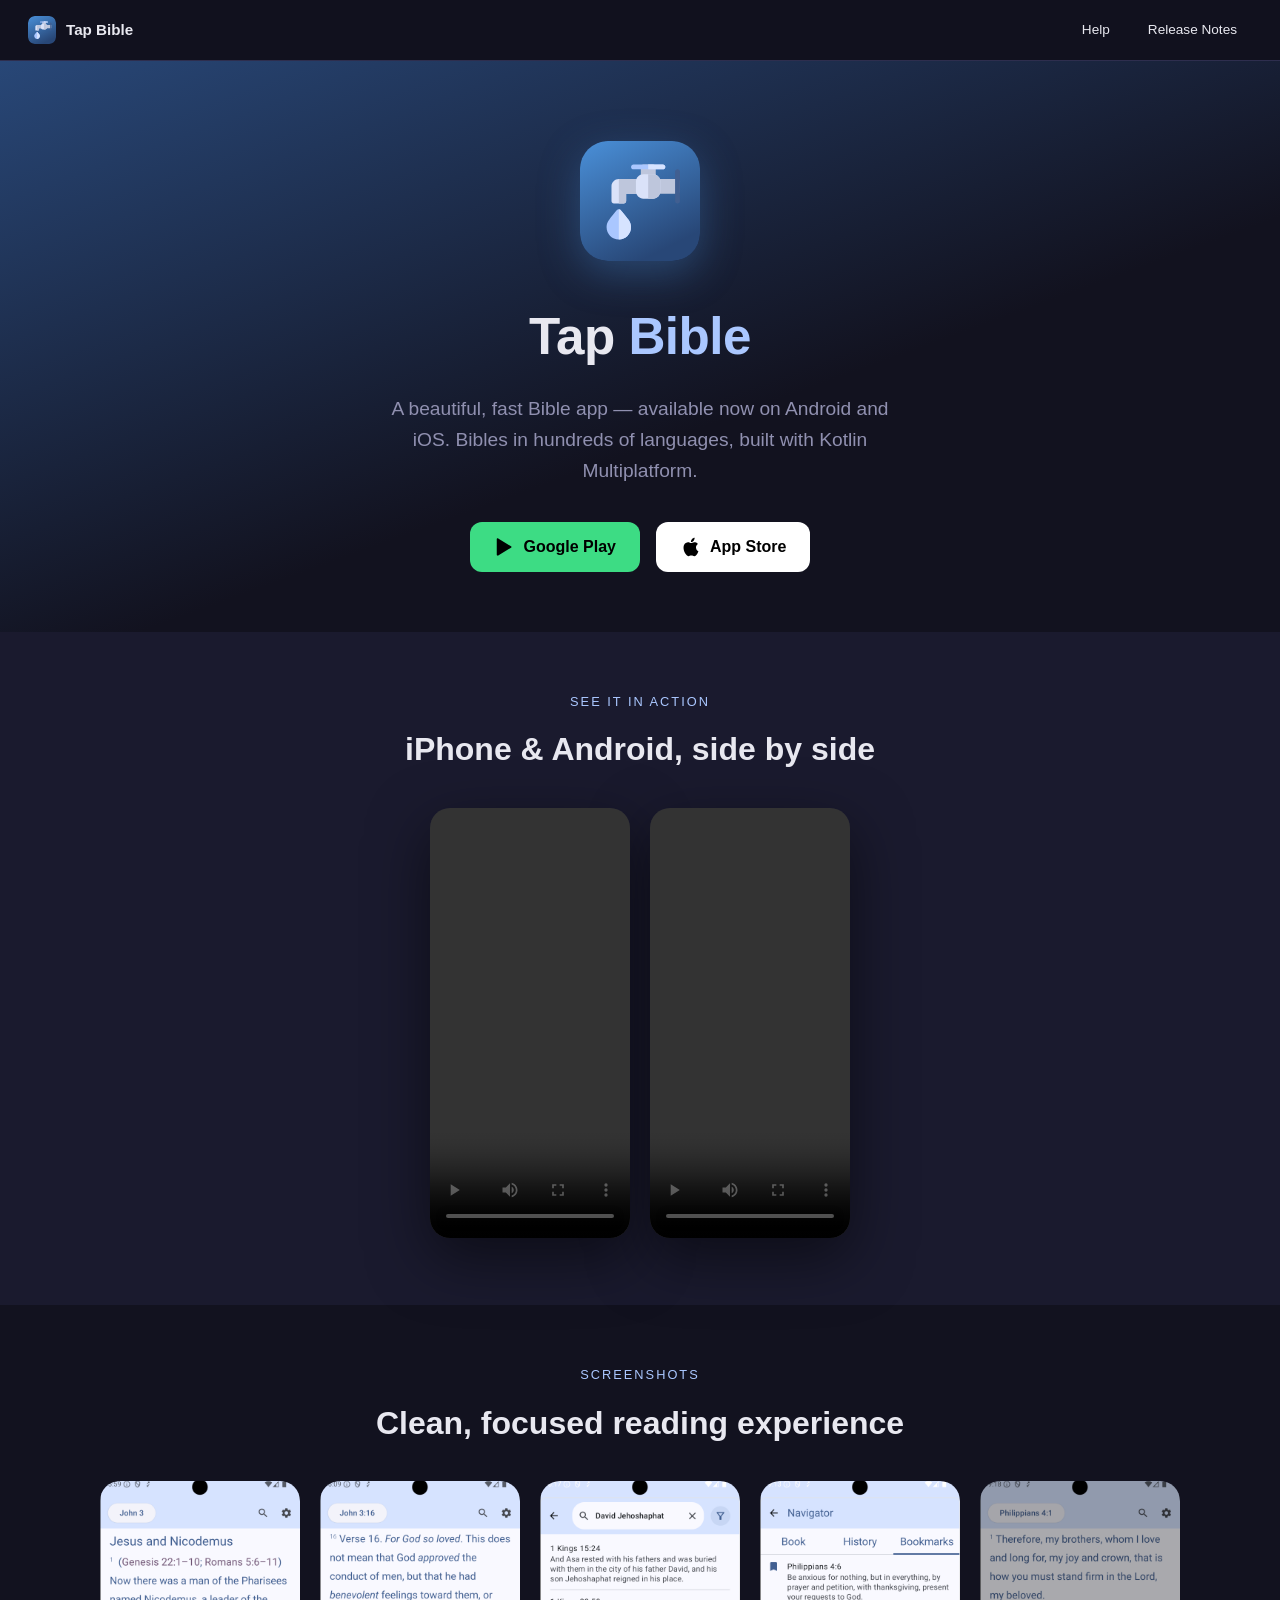
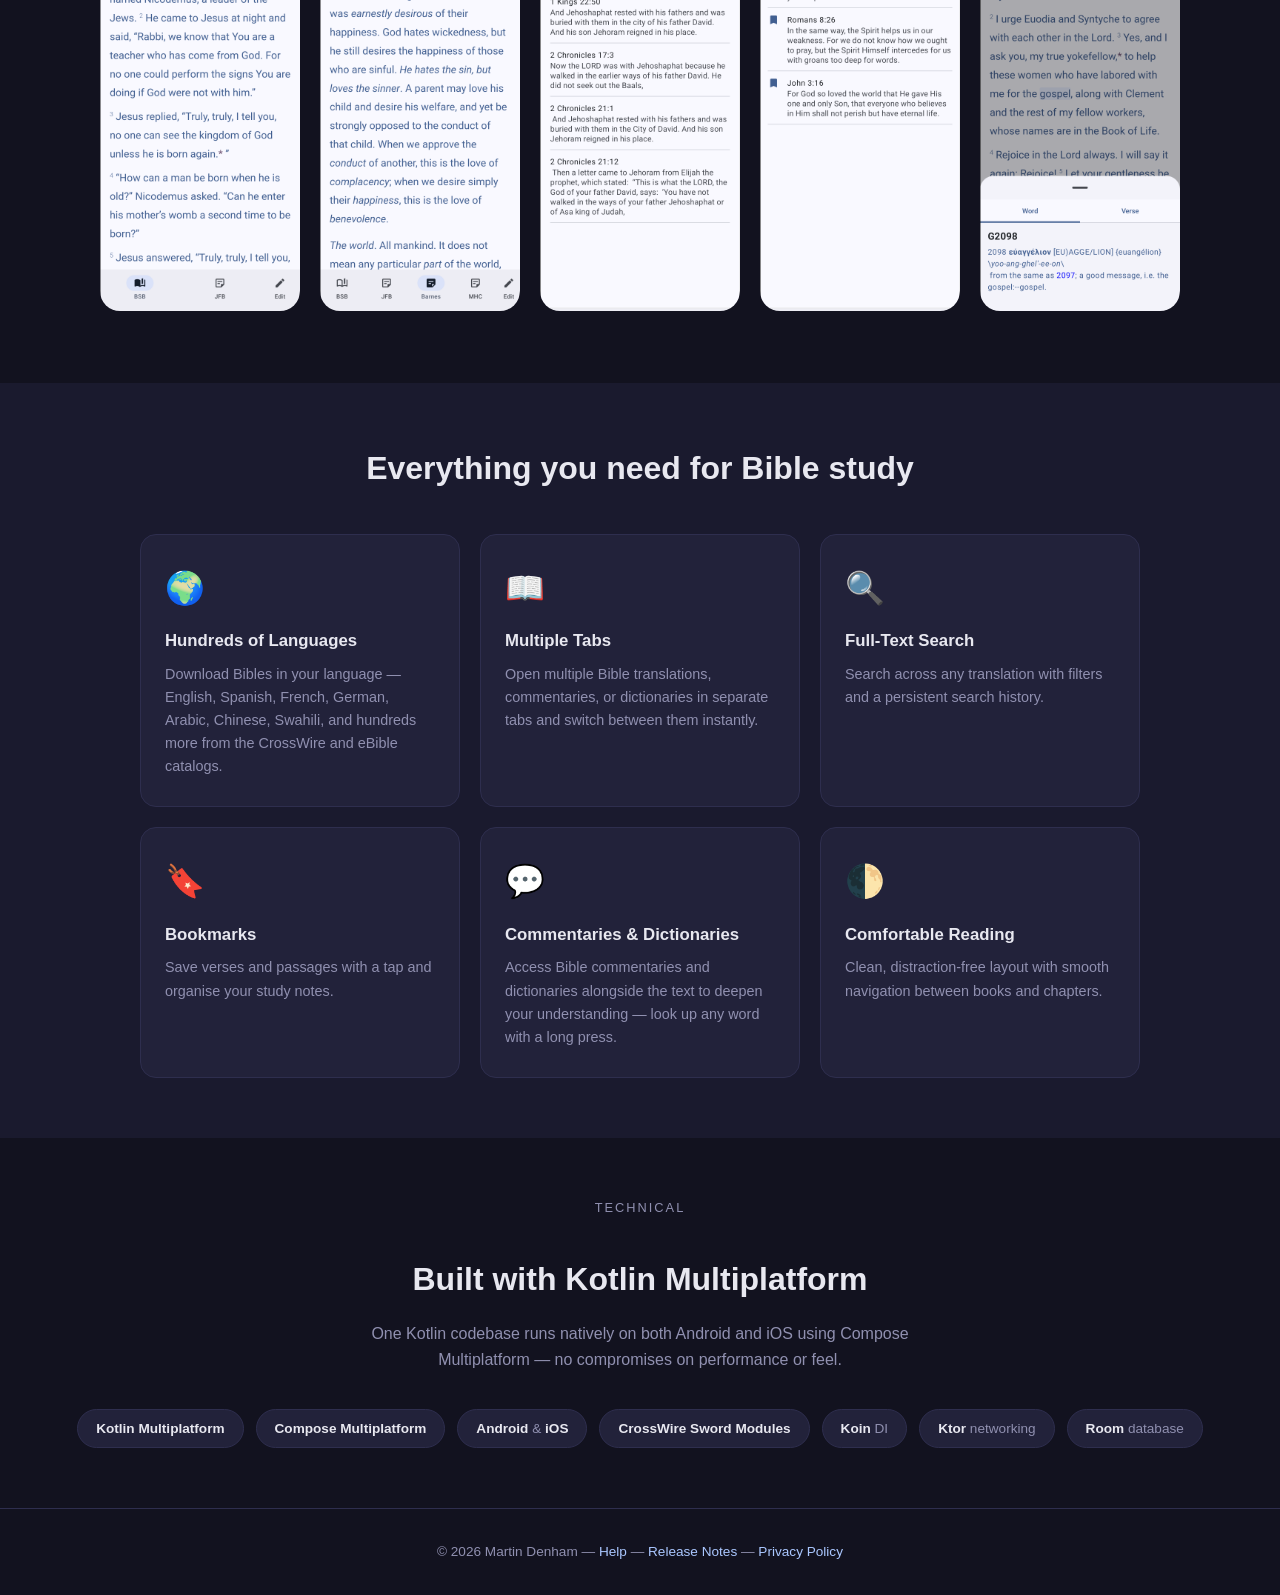
==== index.html @ 3a6f5606 "Document v0.6.0 dictionary support in index and Help Co-Authored-By: Claude Opus 4.8 (1M context) <n" ====
<!DOCTYPE html>
<html lang="en">
<head>
  <meta charset="UTF-8" />
  <meta name="viewport" content="width=device-width, initial-scale=1.0" />
  <title>Tap Bible — Bible App for Android & iOS</title>
  <link rel="icon" href="app-icon.svg" type="image/svg+xml" />
  <style>
    *, *::before, *::after { box-sizing: border-box; margin: 0; padding: 0; }

    :root {
      --blue:   #AAC7FF;
      --dark:   #1a1a2e;
      --darker: #12121f;
      --card:   #22223a;
      --text:   #e8e8f0;
      --muted:  #9090b0;
      --radius: 16px;
    }

    body {
      font-family: -apple-system, BlinkMacSystemFont, "Segoe UI", Roboto, sans-serif;
      background: var(--darker);
      color: var(--text);
      line-height: 1.6;
    }

    /* ── COMING SOON BANNER ── */
    .coming-soon-banner {
      background: rgba(170, 199, 255, 0.1);
      border: 1px solid rgba(170, 199, 255, 0.3);
      border-radius: 12px;
      padding: 12px 20px;
      display: inline-block;
      margin-bottom: 32px;
      font-size: 0.9rem;
      color: var(--blue);
    }

    /* ── HERO ── */
    .hero {
      background: linear-gradient(160deg, #284777 0%, var(--darker) 60%);
      text-align: center;
      padding: 80px 24px 60px;
    }

    .hero img.app-icon {
      width: 120px;
      height: 120px;
      border-radius: 28px;
      box-shadow: 0 12px 40px rgba(74,144,217,0.35);
      margin-bottom: 28px;
    }

    .hero h1 {
      font-size: clamp(2rem, 5vw, 3.2rem);
      font-weight: 700;
      letter-spacing: -0.5px;
      margin-bottom: 16px;
    }

    .hero h1 span { color: var(--blue); }

    .hero p.tagline {
      font-size: 1.2rem;
      color: var(--muted);
      max-width: 520px;
      margin: 0 auto 36px;
    }

    .badges {
      display: flex;
      gap: 16px;
      justify-content: center;
      flex-wrap: wrap;
    }

    .badge {
      display: inline-flex;
      align-items: center;
      gap: 8px;
      padding: 12px 24px;
      border-radius: 12px;
      font-size: 1rem;
      font-weight: 600;
      text-decoration: none;
      transition: opacity 0.2s;
    }
    .badge:hover { opacity: 0.85; }
    .badge-android { background: #3ddc84; color: #000; }
    .badge-ios     { background: #fff;    color: #000; }
    .badge-github  { background: var(--card); color: var(--text); border: 1px solid #444; }

    .badge svg { width: 22px; height: 22px; flex-shrink: 0; }

    /* ── NAV ── */
    .site-nav {
      display: flex;
      align-items: center;
      justify-content: space-between;
      padding: 12px 28px;
      background: rgba(18, 18, 31, 0.9);
      backdrop-filter: blur(8px);
      position: sticky;
      top: 0;
      z-index: 10;
      border-bottom: 1px solid #2e2e4e;
    }

    .site-nav .nav-brand {
      display: flex;
      align-items: center;
      gap: 10px;
      text-decoration: none;
      color: var(--text);
      font-weight: 600;
      font-size: 0.95rem;
    }

    .site-nav .nav-brand img {
      width: 28px;
      height: 28px;
      border-radius: 7px;
    }

    .site-nav .nav-links {
      display: flex;
      gap: 8px;
    }

    .site-nav .nav-links a {
      font-size: 0.85rem;
      color: var(--text);
      text-decoration: none;
      padding: 6px 14px;
      border-radius: 8px;
      border: 1px solid transparent;
      transition: color 0.15s, border-color 0.15s;
    }

    .site-nav .nav-links a:hover {
      color: var(--blue);
      border-color: rgba(170, 199, 255, 0.3);
    }

    /* ── DEMO VIDEO ── */
    .demo-section {
      padding: 60px 24px;
      text-align: center;
      background: var(--dark);
    }

    .section-label {
      font-size: 0.8rem;
      letter-spacing: 2px;
      text-transform: uppercase;
      color: var(--blue);
      margin-bottom: 12px;
    }

    .demo-section h2 {
      font-size: clamp(1.5rem, 3vw, 2rem);
      margin-bottom: 32px;
    }

    .videos-row {
      display: inline-flex;
      gap: 20px;
    }

    .video-wrapper {
      width: 200px;
      height: 430px;
      margin: 0 auto;
      border-radius: 20px;
      overflow: hidden;
      box-shadow: 0 20px 60px rgba(0,0,0,0.5);
    }

    .video-wrapper video {
      width: 100%;
      height: 100%;
      display: block;
      object-fit: cover;
    }

    /* ── SCREENSHOTS ── */
    .screenshots-section {
      padding: 60px 24px;
      text-align: center;
    }

    .screenshots-section h2 {
      font-size: clamp(1.5rem, 3vw, 2rem);
      margin-bottom: 32px;
    }

    .screenshots-grid {
      display: flex;
      gap: 20px;
      justify-content: center;
      flex-wrap: nowrap;
      overflow-x: auto;
      padding-bottom: 12px;
      max-width: 1100px;
      margin: 0 auto;
    }

    .screenshot-placeholder {
      width: 200px;
      height: 430px;
      background: var(--card);
      border-radius: 20px;
      border: 2px dashed #444;
      display: flex;
      flex-direction: column;
      align-items: center;
      justify-content: center;
      gap: 10px;
      color: var(--muted);
      font-size: 0.85rem;
      padding: 16px;
      text-align: center;
    }

    .screenshots-grid img {
      width: 200px;
      height: 430px;
      object-fit: cover;
      border-radius: 20px;
    }

    .screenshot-placeholder svg {
      width: 36px;
      height: 36px;
      opacity: 0.4;
    }

    /* ── FEATURES ── */
    .features-section {
      padding: 60px 24px;
      background: var(--dark);
    }

    .features-section h2 {
      font-size: clamp(1.5rem, 3vw, 2rem);
      text-align: center;
      margin-bottom: 40px;
    }

    .features-grid {
      display: grid;
      grid-template-columns: repeat(auto-fit, minmax(260px, 1fr));
      gap: 20px;
      max-width: 1000px;
      margin: 0 auto;
    }

    .feature-card {
      background: var(--card);
      border-radius: var(--radius);
      padding: 28px 24px;
      border: 1px solid #2e2e4e;
    }

    .feature-icon {
      font-size: 2rem;
      margin-bottom: 14px;
    }

    .feature-card h3 {
      font-size: 1.05rem;
      margin-bottom: 8px;
    }

    .feature-card p {
      font-size: 0.9rem;
      color: var(--muted);
    }

    /* ── PLATFORM ── */
    .platform-section {
      padding: 60px 24px;
      text-align: center;
    }

    .platform-section h2 {
      font-size: clamp(1.5rem, 3vw, 2rem);
      margin-bottom: 16px;
    }

    .platform-section p {
      color: var(--muted);
      max-width: 560px;
      margin: 0 auto 36px;
    }

    .platform-chips {
      display: flex;
      gap: 12px;
      justify-content: center;
      flex-wrap: wrap;
    }

    .chip {
      background: var(--card);
      border: 1px solid #2e2e4e;
      border-radius: 100px;
      padding: 8px 18px;
      font-size: 0.85rem;
      color: var(--muted);
    }

    .chip strong { color: var(--text); }

    /* ── FOOTER ── */
    footer {
      padding: 32px 24px;
      text-align: center;
      font-size: 0.85rem;
      color: var(--muted);
      border-top: 1px solid #2e2e4e;
    }

    footer a { color: var(--blue); text-decoration: none; }
    footer a:hover { text-decoration: underline; }
  </style>
</head>
<body>

<!-- NAV -->
<nav class="site-nav">
  <a class="nav-brand" href="index.html">
    <img src="app-icon.svg" alt="Tap Bible icon" />
    Tap Bible
  </a>
  <div class="nav-links">
    <a href="help.html">Help</a>
    <a href="release-notes.html">Release Notes</a>
  </div>
</nav>

<!-- HERO -->
<section class="hero">
  <img class="app-icon" src="app-icon.svg" alt="Tap Bible icon" />
  <h1>Tap <span>Bible</span></h1>
  <p class="tagline">A beautiful, fast Bible app — available now on Android and iOS. Bibles in hundreds of languages, built with Kotlin Multiplatform.</p>
  <div class="badges">
    <a class="badge badge-android" href="https://play.google.com/store/apps/details?id=app.tap.bible" target="_blank" rel="noopener">
      <svg viewBox="0 0 24 24" fill="currentColor"><path d="M3 20.5v-17c0-.83.94-1.3 1.6-.8l14 8.5c.6.36.6 1.24 0 1.6l-14 8.5c-.66.5-1.6.03-1.6-.8z"/></svg>
      Google Play
    </a>
    <a class="badge badge-ios" href="https://apps.apple.com/app/tap-bible/id6762223758" target="_blank" rel="noopener">
      <svg viewBox="0 0 24 24" fill="currentColor"><path d="M18.71 19.5c-.83 1.24-1.71 2.45-3.05 2.47-1.34.03-1.77-.79-3.29-.79-1.53 0-2 .77-3.27.82-1.31.05-2.3-1.32-3.14-2.53C4.25 17 2.94 12.45 4.7 9.39c.87-1.52 2.43-2.48 4.12-2.51 1.28-.02 2.5.87 3.29.87.78 0 2.26-1.07 3.8-.91.65.03 2.47.26 3.64 1.98-.09.06-2.17 1.28-2.15 3.81.03 3.02 2.65 4.03 2.68 4.04-.03.07-.42 1.44-1.38 2.83M13 3.5c.73-.83 1.94-1.46 2.94-1.5.13 1.17-.34 2.35-1.04 3.19-.69.85-1.83 1.51-2.95 1.42-.15-1.15.41-2.35 1.05-3.11z"/></svg>
      App Store
    </a>
  </div>
</section>

<!-- DEMO VIDEO -->
<section class="demo-section">
  <p class="section-label">See it in action</p>
  <h2>iPhone & Android, side by side</h2>
  <div class="videos-row">
    <div class="video-wrapper">
      <video controls preload="metadata">
        <source src="videos/iOSVideo.mp4" type="video/mp4" />
      </video>
    </div>
    <div class="video-wrapper">
      <video controls preload="metadata">
        <source src="videos/AndroidVideo.mp4" type="video/mp4" />
      </video>
    </div>
  </div>
</section>

<!-- SCREENSHOTS -->
<section class="screenshots-section">
  <p class="section-label">Screenshots</p>
  <h2>Clean, focused reading experience</h2>
  <div class="screenshots-grid">
    <img src="images/John3.png" alt="Bible reader - Verse-by-verse display" />
    <img src="images/Commentary.png" alt="Commentaries to deepen your understanding" />
    <img src="images/Search.png" alt="Search - Full-text search across translations" />
    <img src="images/Bookmarks.png" alt="Bookmarks - Save &amp; organise favourite verses" />
    <img src="images/Strongs.png" alt="Strong's numbers and verse popup" />
  </div>
</section>

<!-- FEATURES -->
<section class="features-section">
  <h2>Everything you need for Bible study</h2>
  <div class="features-grid">
    <div class="feature-card">
      <div class="feature-icon">🌍</div>
      <h3>Hundreds of Languages</h3>
      <p>Download Bibles in your language — English, Spanish, French, German, Arabic, Chinese, Swahili, and hundreds more from the CrossWire and eBible catalogs.</p>
    </div>
    <div class="feature-card">
      <div class="feature-icon">📖</div>
      <h3>Multiple Tabs</h3>
      <p>Open multiple Bible translations, commentaries, or dictionaries in separate tabs and switch between them instantly.</p>
    </div>
    <div class="feature-card">
      <div class="feature-icon">🔍</div>
      <h3>Full-Text Search</h3>
      <p>Search across any translation with filters and a persistent search history.</p>
    </div>
    <div class="feature-card">
      <div class="feature-icon">🔖</div>
      <h3>Bookmarks</h3>
      <p>Save verses and passages with a tap and organise your study notes.</p>
    </div>
    <div class="feature-card">
      <div class="feature-icon">💬</div>
      <h3>Commentaries &amp; Dictionaries</h3>
      <p>Access Bible commentaries and dictionaries alongside the text to deepen your understanding — look up any word with a long press.</p>
    </div>
    <div class="feature-card">
      <div class="feature-icon">🌓</div>
      <h3>Comfortable Reading</h3>
      <p>Clean, distraction-free layout with smooth navigation between books and chapters.</p>
    </div>
  </div>
</section>

<!-- PLATFORM -->
<section class="platform-section">
  <p class="section-label">Technical</p>
  <h2>Built with Kotlin Multiplatform</h2>
  <p>One Kotlin codebase runs natively on both Android and iOS using Compose Multiplatform — no compromises on performance or feel.</p>
  <div class="platform-chips">
    <div class="chip"><strong>Kotlin Multiplatform</strong></div>
    <div class="chip"><strong>Compose Multiplatform</strong></div>
    <div class="chip"><strong>Android</strong> &amp; <strong>iOS</strong></div>
    <div class="chip"><strong>CrossWire Sword Modules</strong></div>
    <div class="chip"><strong>Koin</strong> DI</div>
    <div class="chip"><strong>Ktor</strong> networking</div>
    <div class="chip"><strong>Room</strong> database</div>
  </div>
</section>

<!-- FOOTER -->
<footer>
  <p>
    &copy; 2026 Martin Denham &mdash;
    <a href="help.html">Help</a> &mdash;
    <a href="release-notes.html">Release Notes</a> &mdash;
    <a href="privacy-policy.html">Privacy Policy</a>
  </p>
</footer>

</body>
</html>
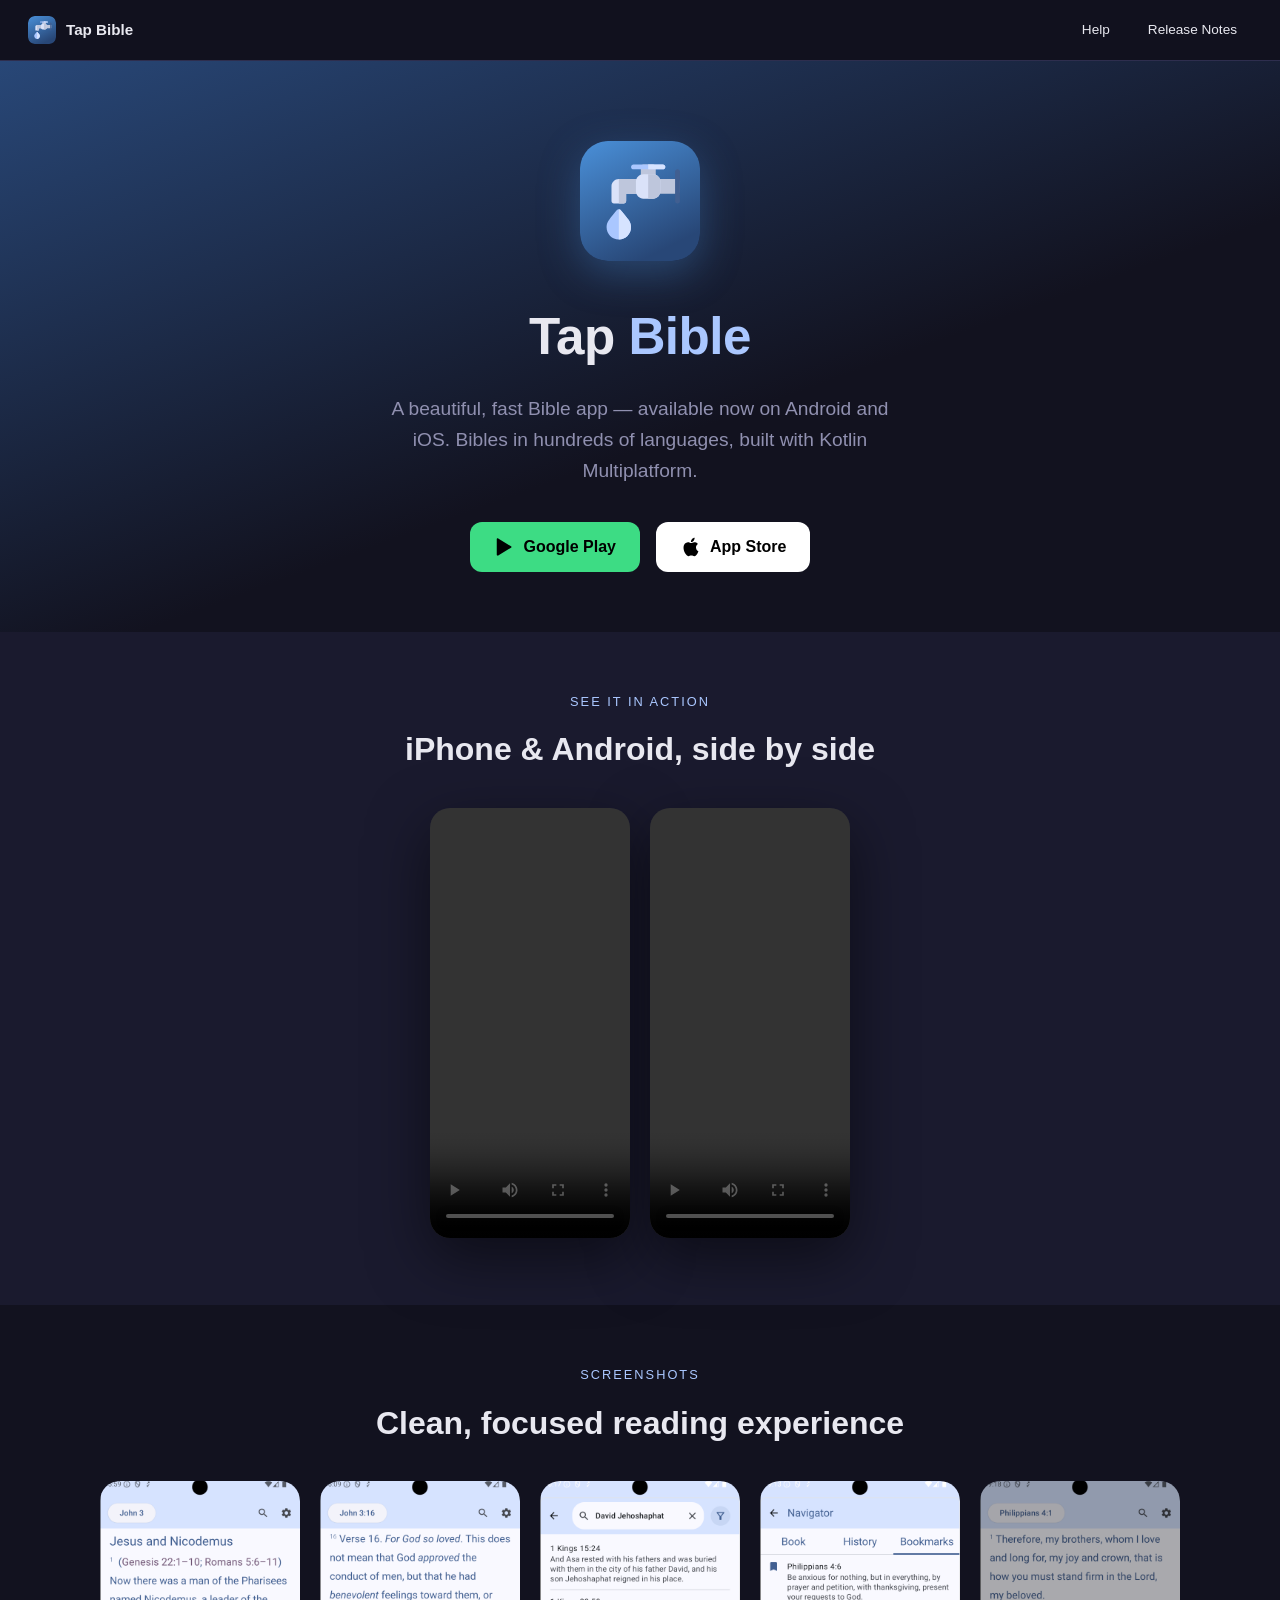
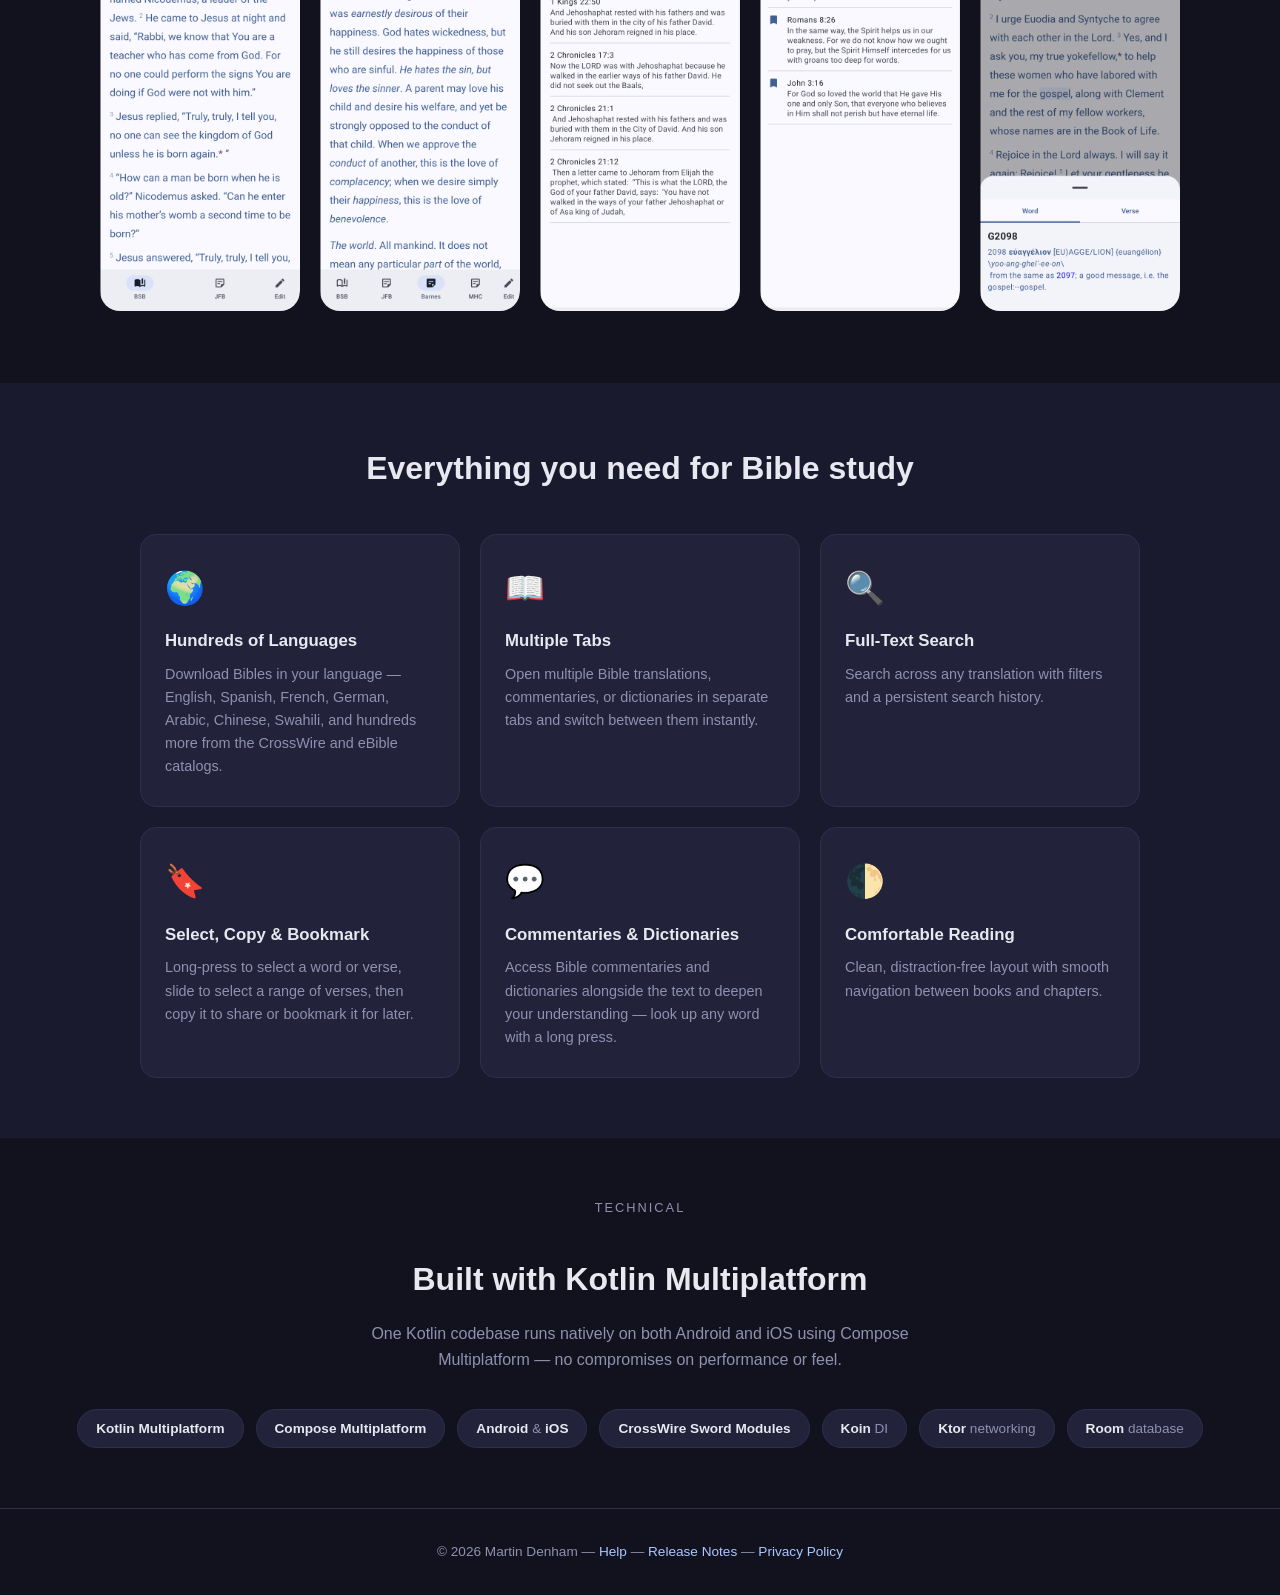
==== commit 6659f59f: "Add v0.7.0 release notes; document multi-verse selection in index and Help Co-Authored-By: Claude Op" ====
--- a/index.html
+++ b/index.html
@@ -409,8 +409,8 @@
     </div>
     <div class="feature-card">
       <div class="feature-icon">🔖</div>
-      <h3>Bookmarks</h3>
-      <p>Save verses and passages with a tap and organise your study notes.</p>
+      <h3>Select, Copy &amp; Bookmark</h3>
+      <p>Long-press to select a word or verse, slide to select a range of verses, then copy it to share or bookmark it for later.</p>
     </div>
     <div class="feature-card">
       <div class="feature-icon">💬</div>
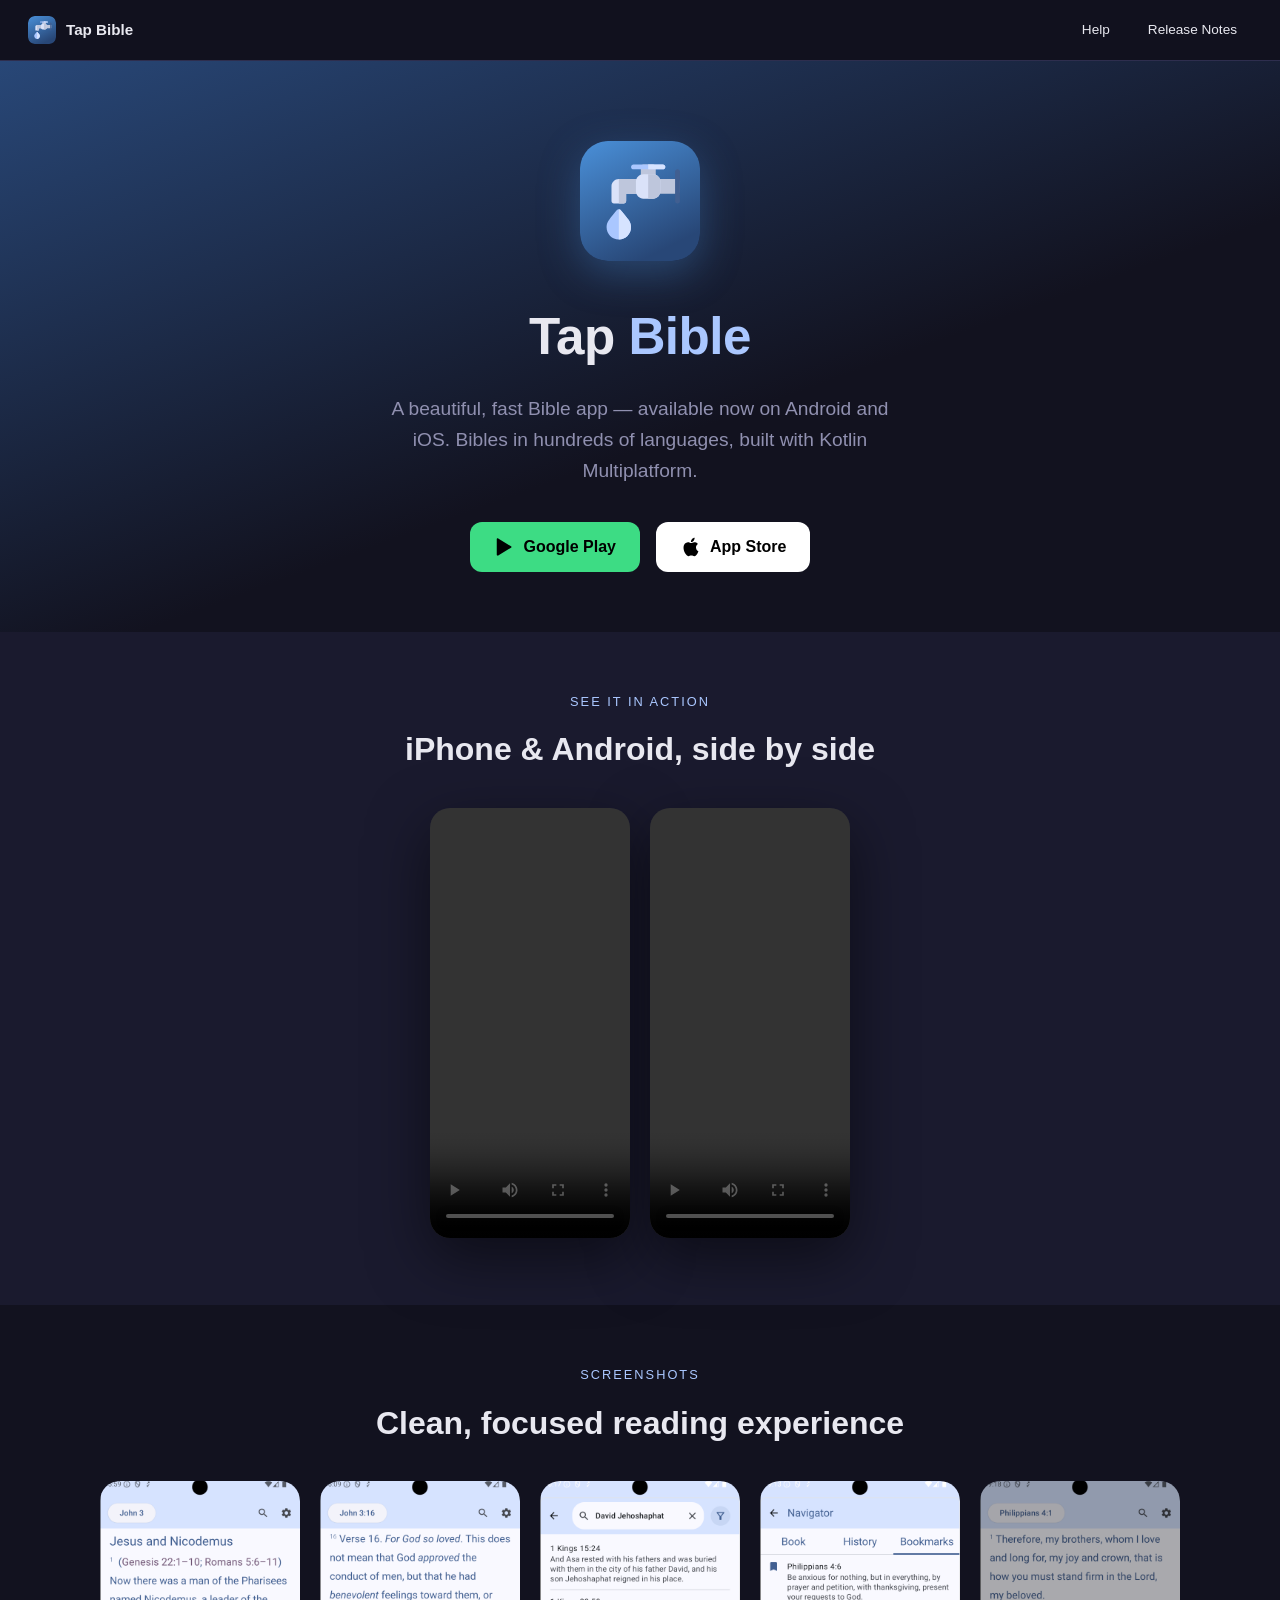
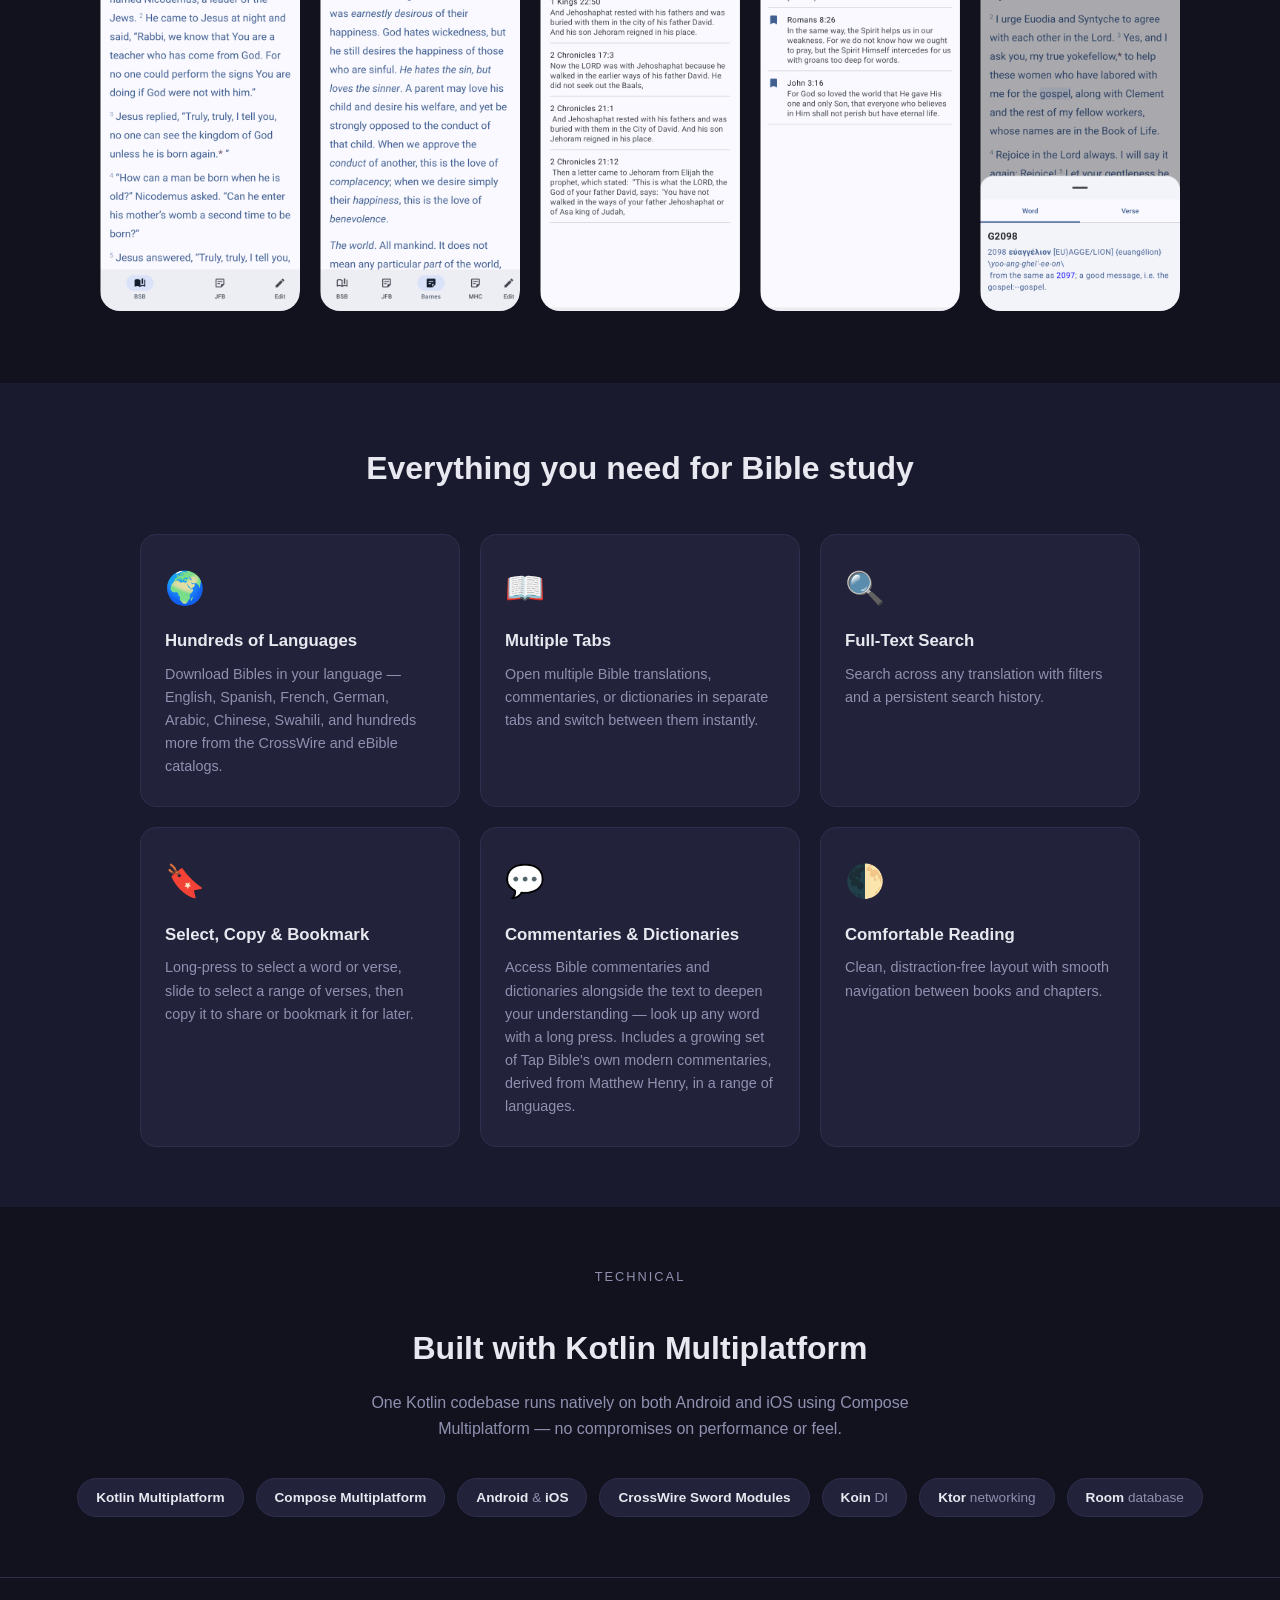
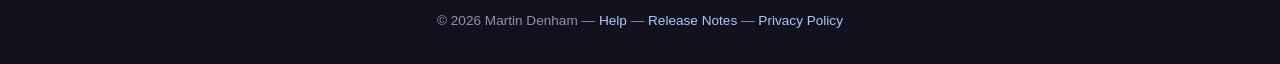
==== commit e0549d04: "Add v0.9.0 release notes; mention Tap Bible commentaries in index and Help Co-Authored-By: Claude Op" ====
--- a/index.html
+++ b/index.html
@@ -415,7 +415,7 @@
     <div class="feature-card">
       <div class="feature-icon">💬</div>
       <h3>Commentaries &amp; Dictionaries</h3>
-      <p>Access Bible commentaries and dictionaries alongside the text to deepen your understanding — look up any word with a long press.</p>
+      <p>Access Bible commentaries and dictionaries alongside the text to deepen your understanding — look up any word with a long press. Includes a growing set of Tap Bible's own modern commentaries, derived from Matthew Henry, in a range of languages.</p>
     </div>
     <div class="feature-card">
       <div class="feature-icon">🌓</div>
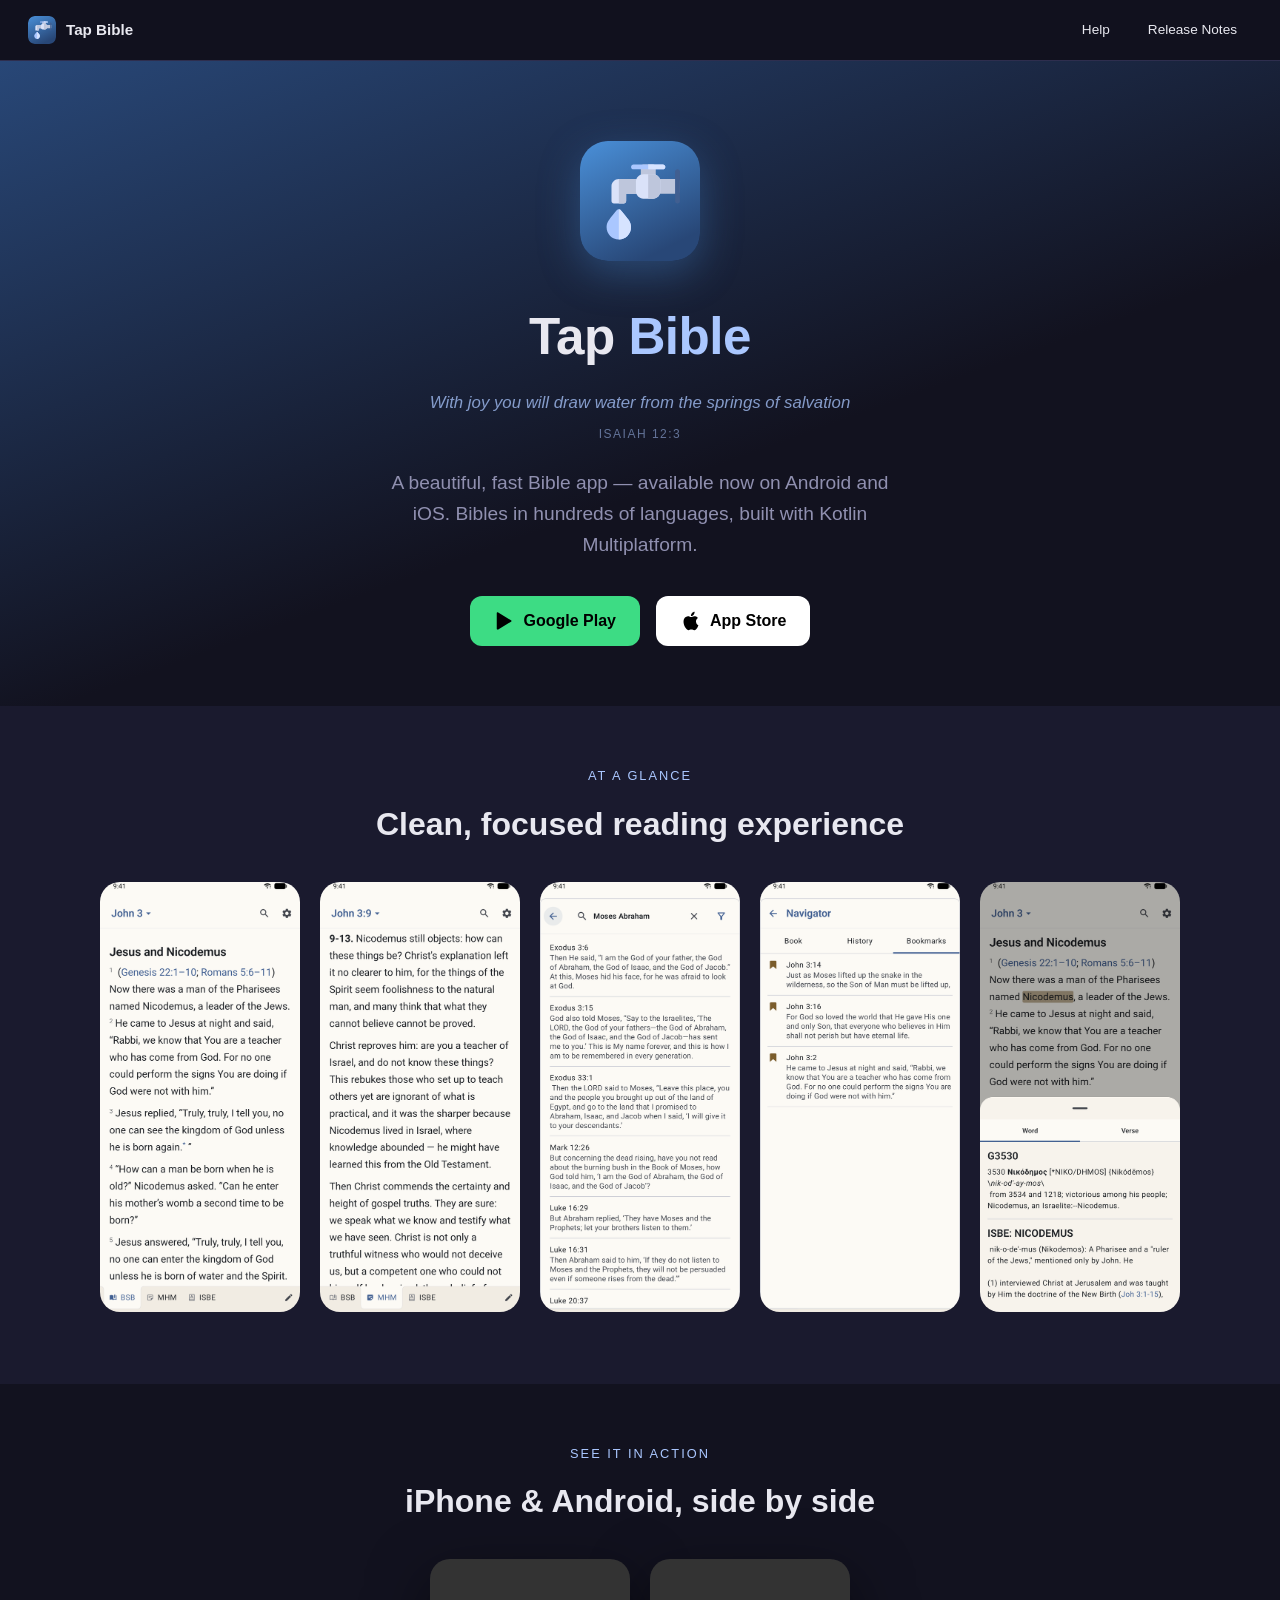
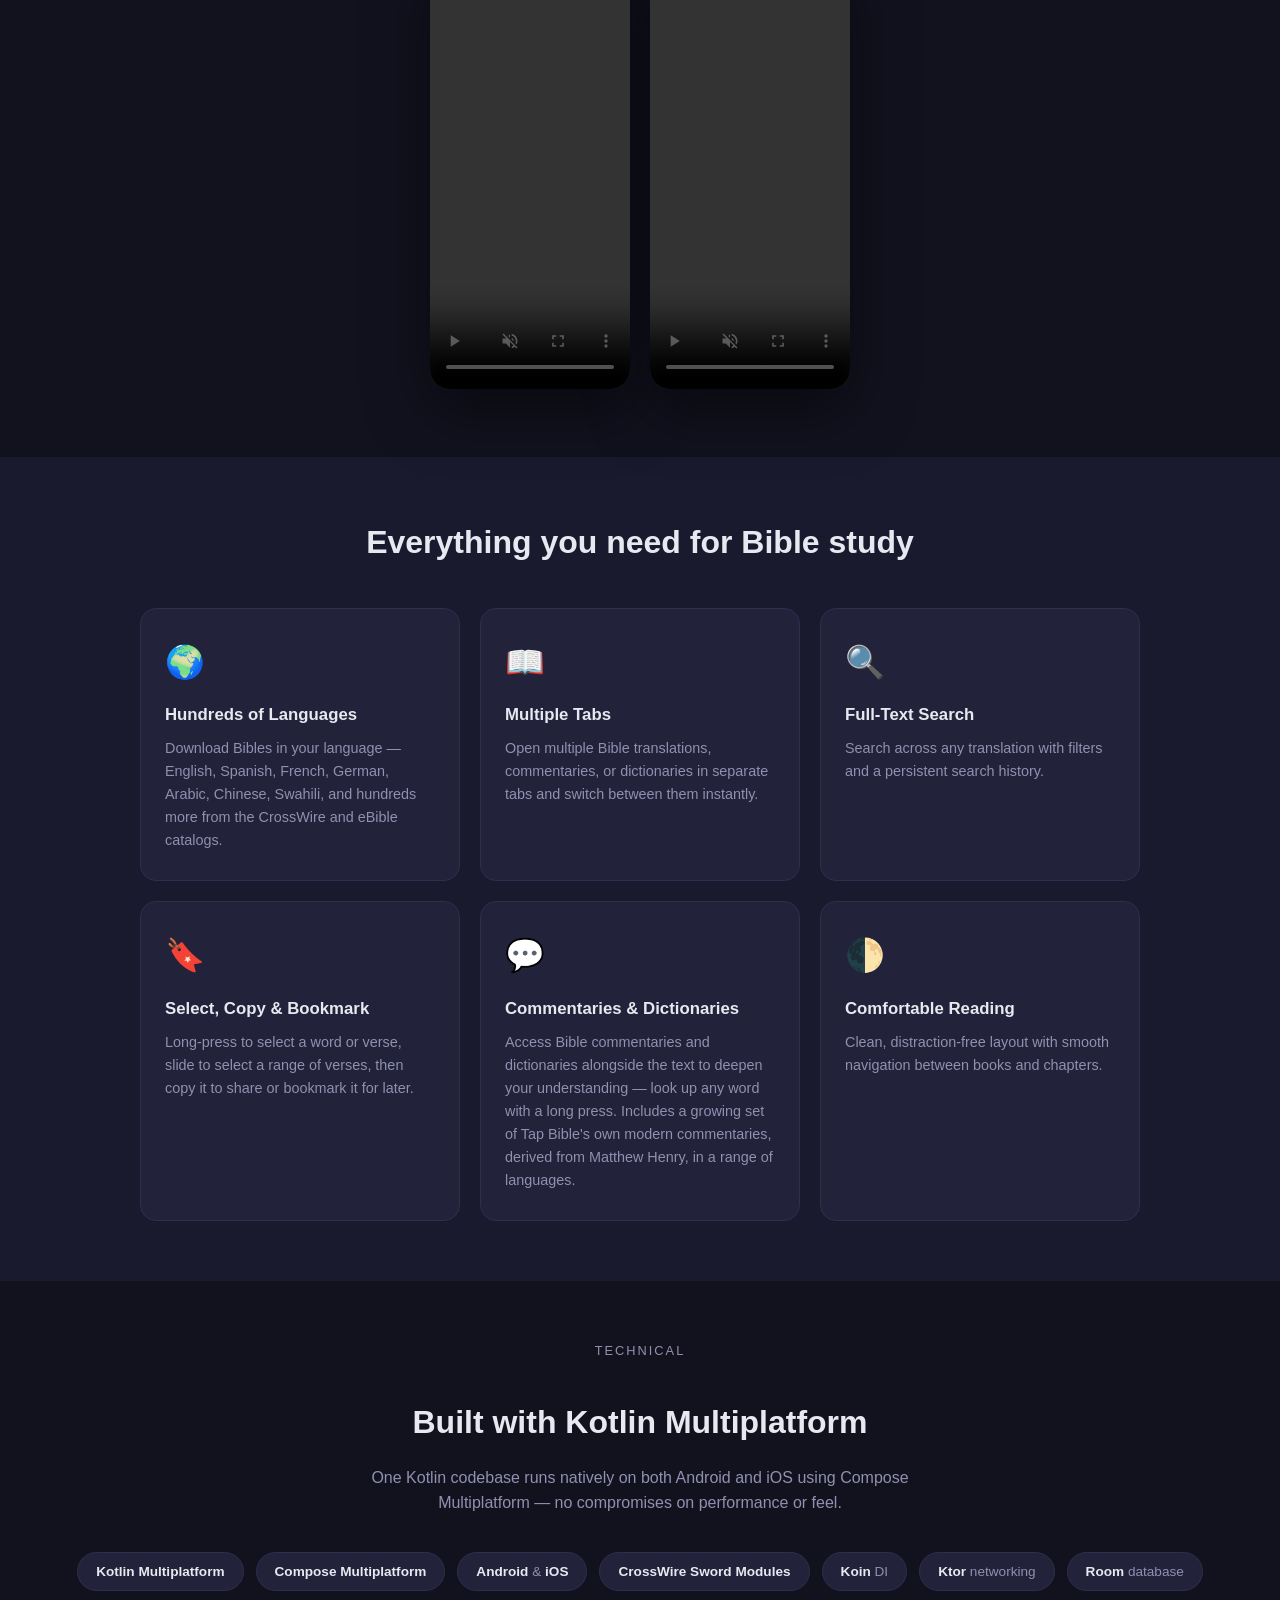
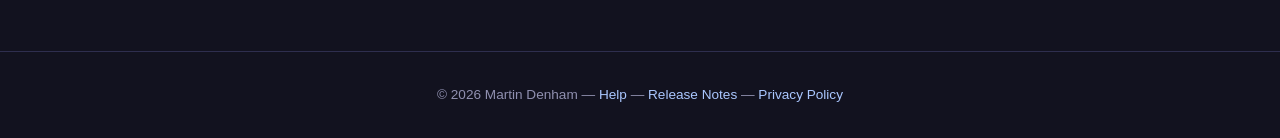
==== commit 72506bca: "Update site for 0.11.0: new screenshots, demos, and v0.11.0 notes Screenshots and both demo videos w" ====
--- a/index.html
+++ b/index.html
@@ -93,6 +93,25 @@
 
     .badge svg { width: 22px; height: 22px; flex-shrink: 0; }
 
+    .hero-verse {
+      margin: -4px auto 24px;
+      max-width: 560px;
+      font-size: 1.05rem;
+      font-style: italic;
+      color: var(--blue);
+      opacity: 0.75;
+    }
+
+    .hero-verse cite {
+      display: block;
+      margin-top: 8px;
+      font-size: 0.75rem;
+      font-style: normal;
+      letter-spacing: 1.5px;
+      text-transform: uppercase;
+      opacity: 0.7;
+    }
+
     /* ── NAV ── */
     .site-nav {
       display: flex;
@@ -147,7 +166,6 @@
     .demo-section {
       padding: 60px 24px;
       text-align: center;
-      background: var(--dark);
     }
 
     .section-label {
@@ -188,6 +206,7 @@
     .screenshots-section {
       padding: 60px 24px;
       text-align: center;
+      background: var(--dark);
     }
 
     .screenshots-section h2 {
@@ -344,6 +363,10 @@
 <section class="hero">
   <img class="app-icon" src="app-icon.svg" alt="Tap Bible icon" />
   <h1>Tap <span>Bible</span></h1>
+  <p class="hero-verse">
+    With joy you will draw water from the springs of salvation
+    <cite>Isaiah 12:3</cite>
+  </p>
   <p class="tagline">A beautiful, fast Bible app — available now on Android and iOS. Bibles in hundreds of languages, built with Kotlin Multiplatform.</p>
   <div class="badges">
     <a class="badge badge-android" href="https://play.google.com/store/apps/details?id=app.tap.bible" target="_blank" rel="noopener">
@@ -357,27 +380,9 @@
   </div>
 </section>
 
-<!-- DEMO VIDEO -->
-<section class="demo-section">
-  <p class="section-label">See it in action</p>
-  <h2>iPhone & Android, side by side</h2>
-  <div class="videos-row">
-    <div class="video-wrapper">
-      <video controls preload="metadata">
-        <source src="videos/iOSVideo.mp4" type="video/mp4" />
-      </video>
-    </div>
-    <div class="video-wrapper">
-      <video controls preload="metadata">
-        <source src="videos/AndroidVideo.mp4" type="video/mp4" />
-      </video>
-    </div>
-  </div>
-</section>
-
 <!-- SCREENSHOTS -->
 <section class="screenshots-section">
-  <p class="section-label">Screenshots</p>
+  <p class="section-label">At a glance</p>
   <h2>Clean, focused reading experience</h2>
   <div class="screenshots-grid">
     <img src="images/John3.png" alt="Bible reader - Verse-by-verse display" />
@@ -385,6 +390,24 @@
     <img src="images/Search.png" alt="Search - Full-text search across translations" />
     <img src="images/Bookmarks.png" alt="Bookmarks - Save &amp; organise favourite verses" />
     <img src="images/Strongs.png" alt="Strong's numbers and verse popup" />
+  </div>
+</section>
+
+<!-- DEMO VIDEO -->
+<section class="demo-section">
+  <p class="section-label">See it in action</p>
+  <h2>iPhone & Android, side by side</h2>
+  <div class="videos-row">
+    <div class="video-wrapper">
+      <video controls autoplay muted playsinline preload="auto">
+        <source src="videos/iOSVideo.mp4" type="video/mp4" />
+      </video>
+    </div>
+    <div class="video-wrapper">
+      <video controls autoplay muted playsinline preload="auto">
+        <source src="videos/AndroidVideo.mp4" type="video/mp4" />
+      </video>
+    </div>
   </div>
 </section>
 
@@ -451,5 +474,31 @@
   </p>
 </footer>
 
+<script>
+  // Start both demos from the beginning, and loop them together so they stay in step.
+  (function () {
+    var vids = Array.prototype.slice.call(document.querySelectorAll('.videos-row video'));
+    if (!vids.length) return;
+
+    function restart() {
+      vids.forEach(function (v) { v.currentTime = 0; var p = v.play(); if (p) p.catch(function () {}); });
+    }
+
+    window.addEventListener('pageshow', restart);
+
+    var pending = vids.length;
+    vids.forEach(function (v) {
+      function ready() { if (--pending === 0) armLoop(); }
+      if (v.readyState >= 1) ready();
+      else v.addEventListener('loadedmetadata', ready, { once: true });
+    });
+
+    function armLoop() {
+      var longest = vids.reduce(function (a, b) { return a.duration > b.duration ? a : b; });
+      longest.addEventListener('ended', restart);
+    }
+  })();
+</script>
+
 </body>
 </html>
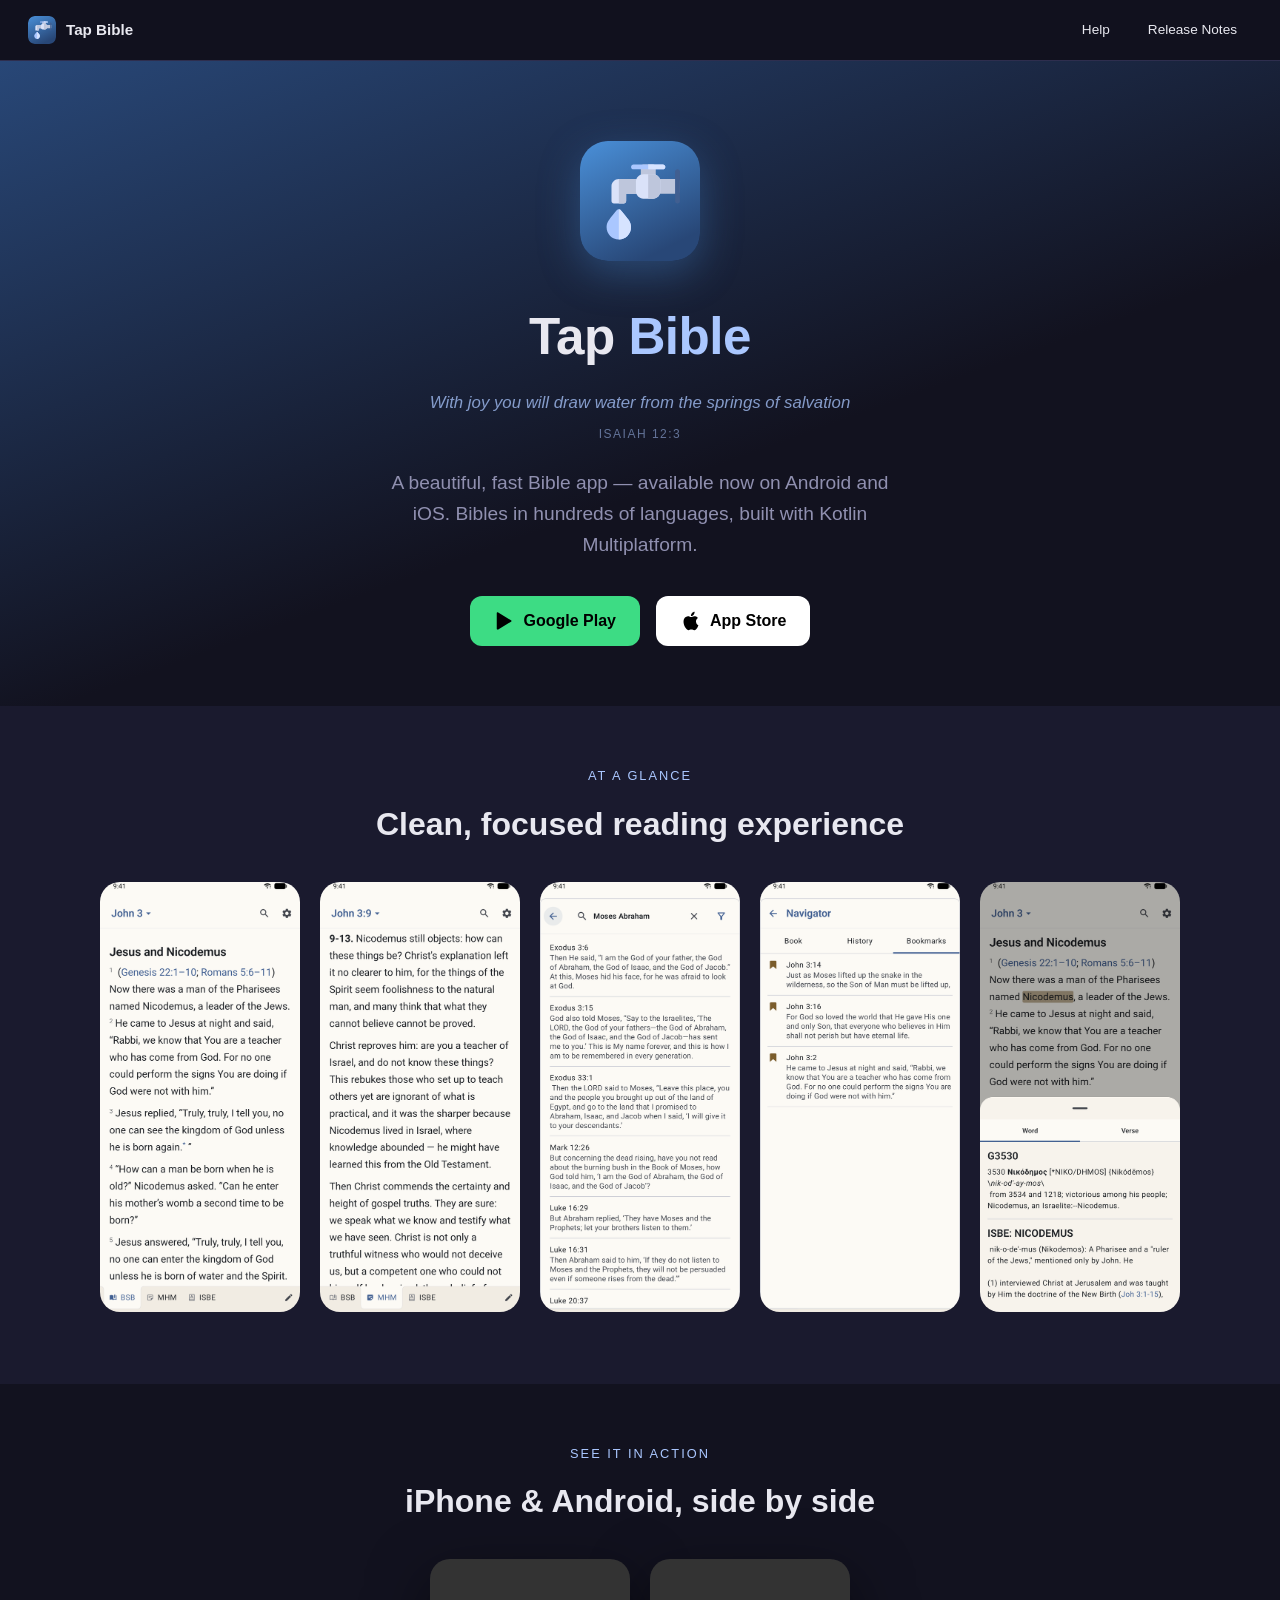
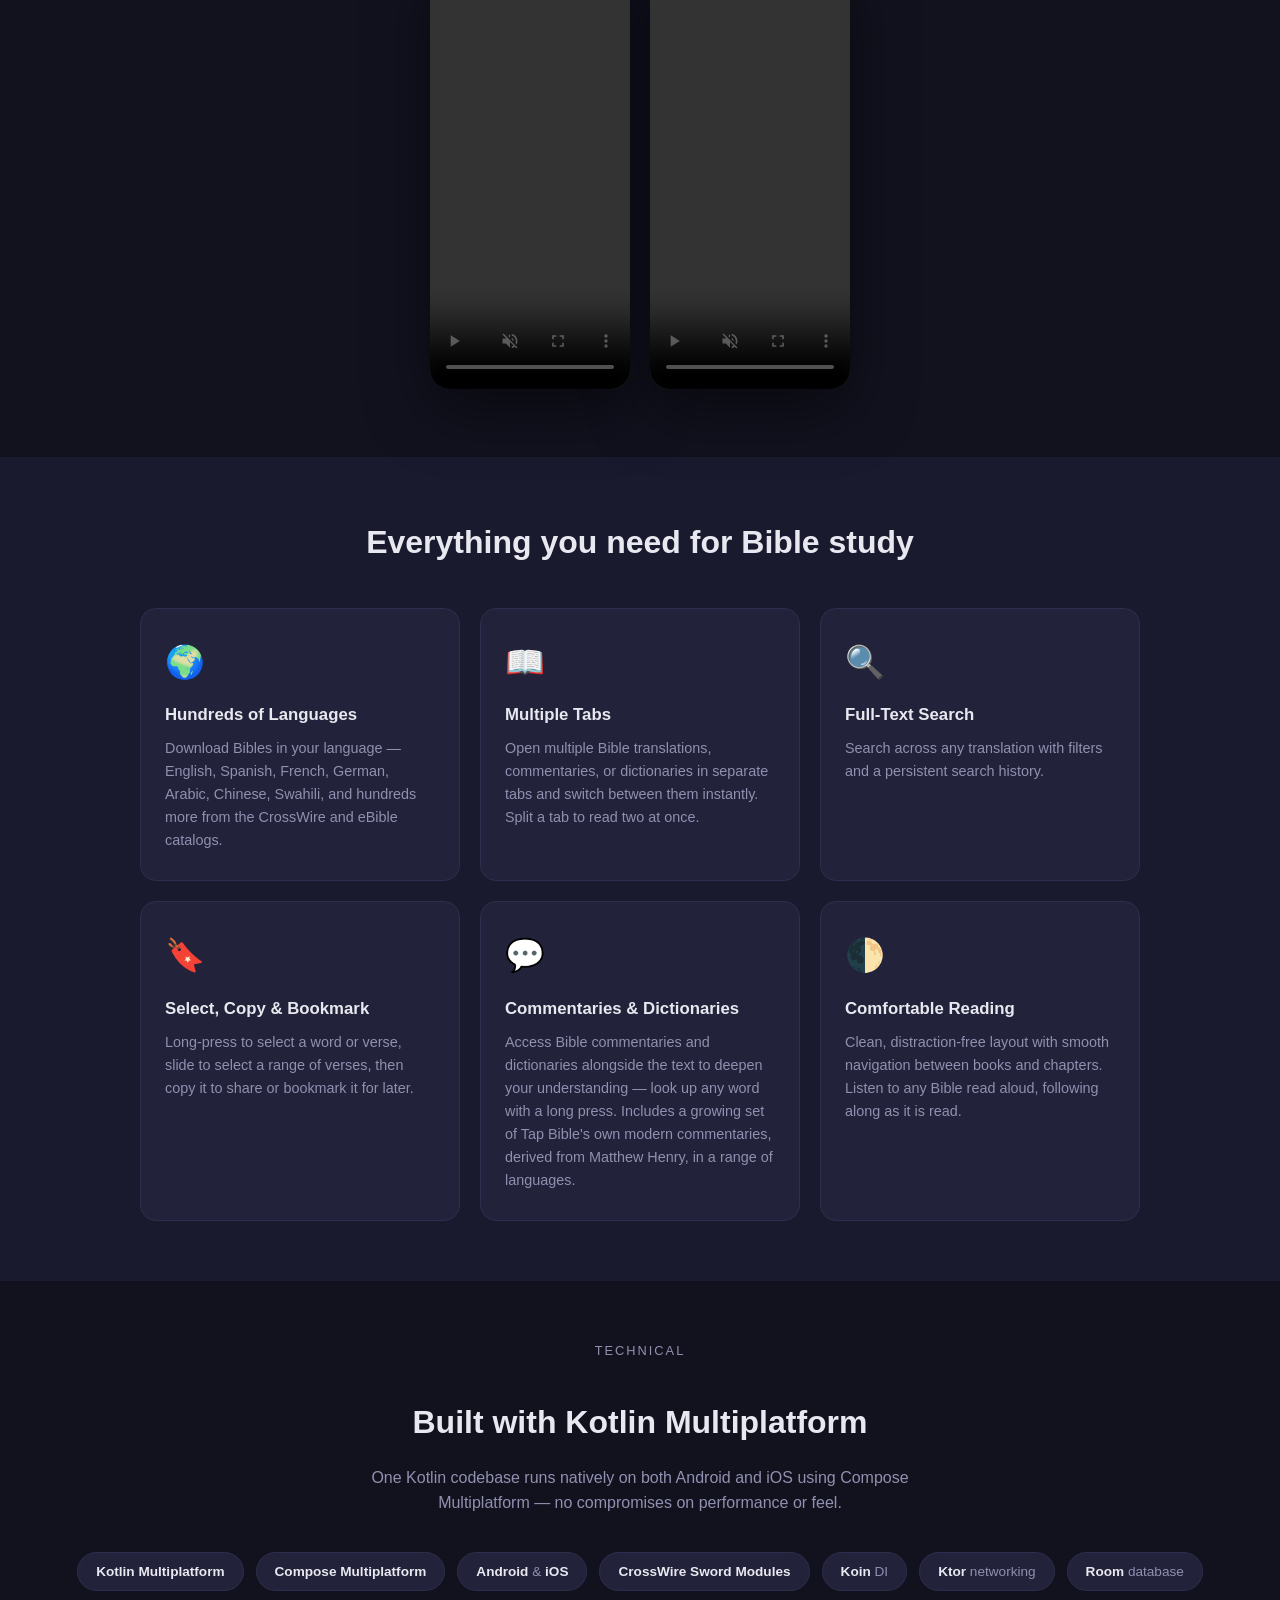
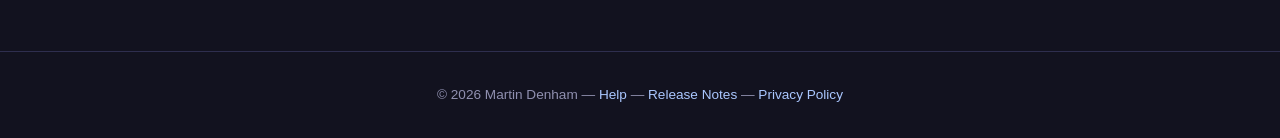
==== commit a6373d18: "Add release notes for v1.2.0 and help for split tabs and read aloud" ====
--- a/index.html
+++ b/index.html
@@ -423,7 +423,7 @@
     <div class="feature-card">
       <div class="feature-icon">📖</div>
       <h3>Multiple Tabs</h3>
-      <p>Open multiple Bible translations, commentaries, or dictionaries in separate tabs and switch between them instantly.</p>
+      <p>Open multiple Bible translations, commentaries, or dictionaries in separate tabs and switch between them instantly. Split a tab to read two at once.</p>
     </div>
     <div class="feature-card">
       <div class="feature-icon">🔍</div>
@@ -443,7 +443,7 @@
     <div class="feature-card">
       <div class="feature-icon">🌓</div>
       <h3>Comfortable Reading</h3>
-      <p>Clean, distraction-free layout with smooth navigation between books and chapters.</p>
+      <p>Clean, distraction-free layout with smooth navigation between books and chapters. Listen to any Bible read aloud, following along as it is read.</p>
     </div>
   </div>
 </section>
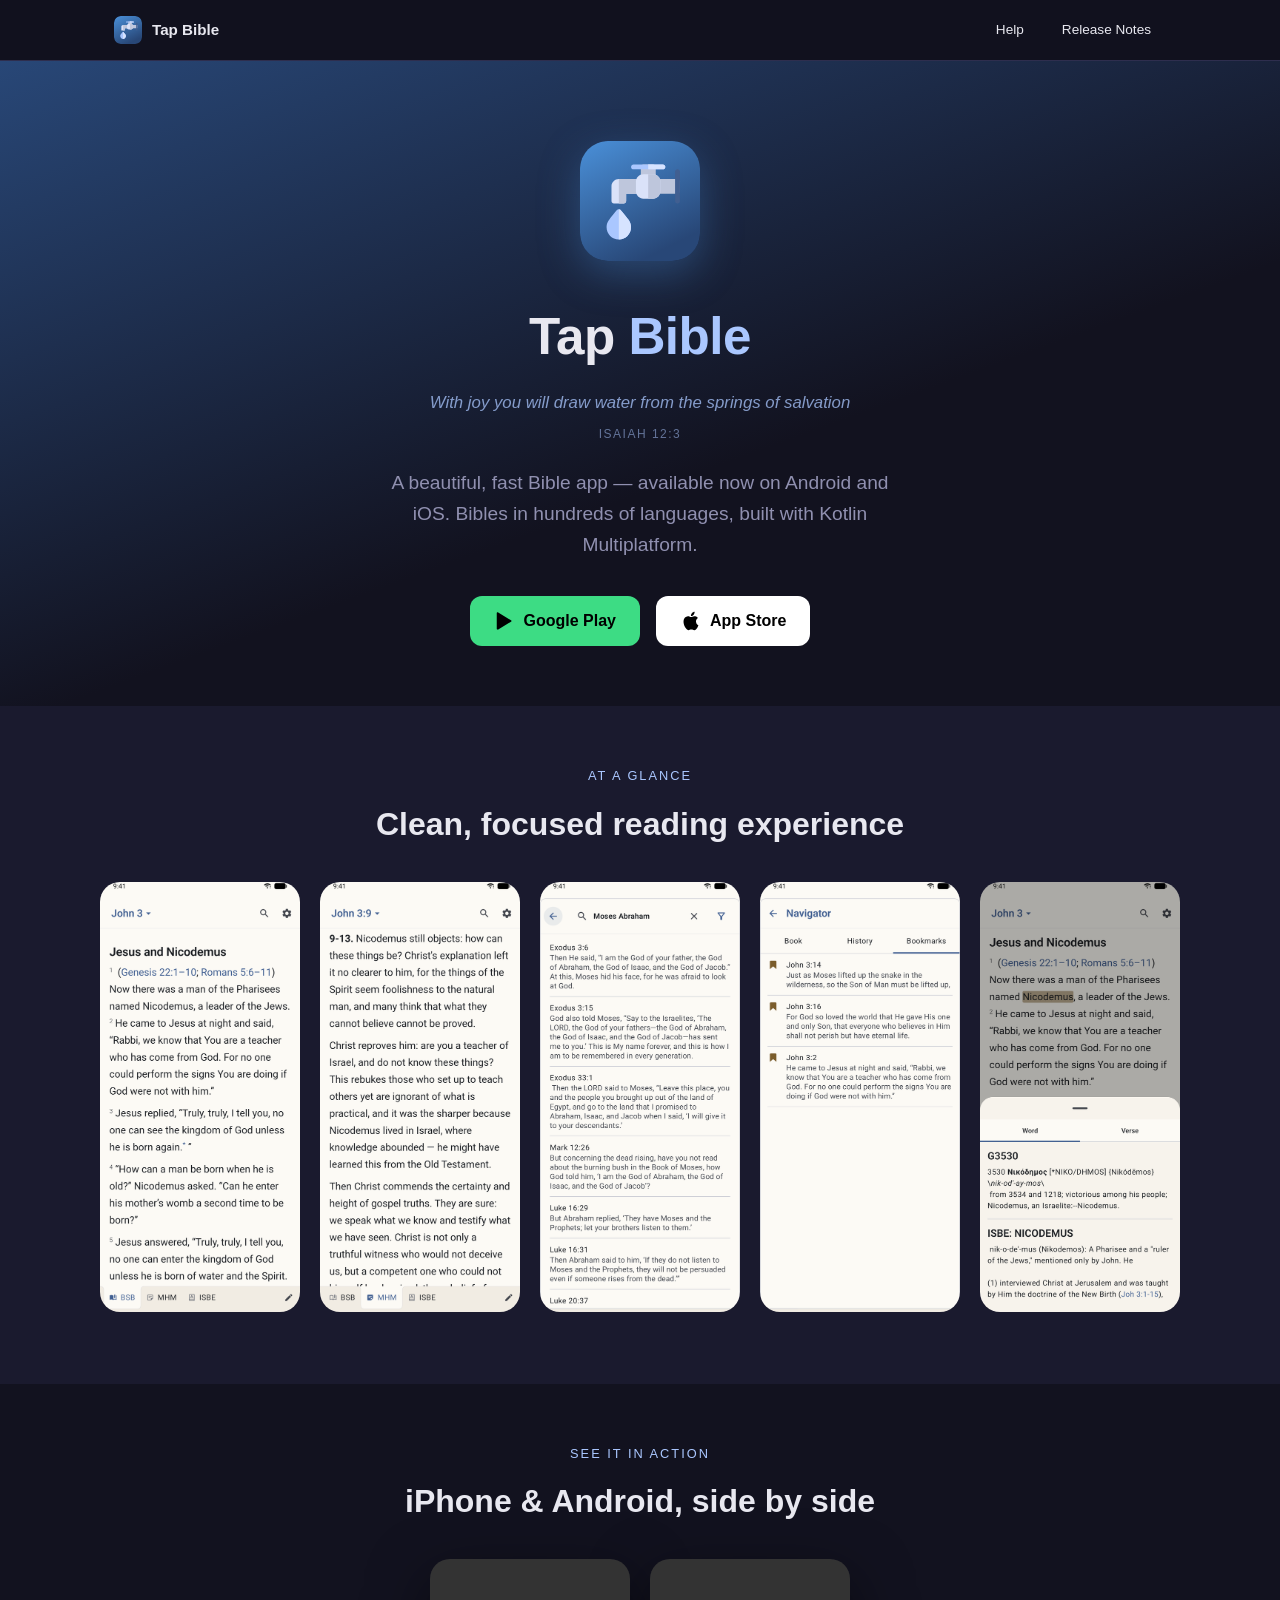
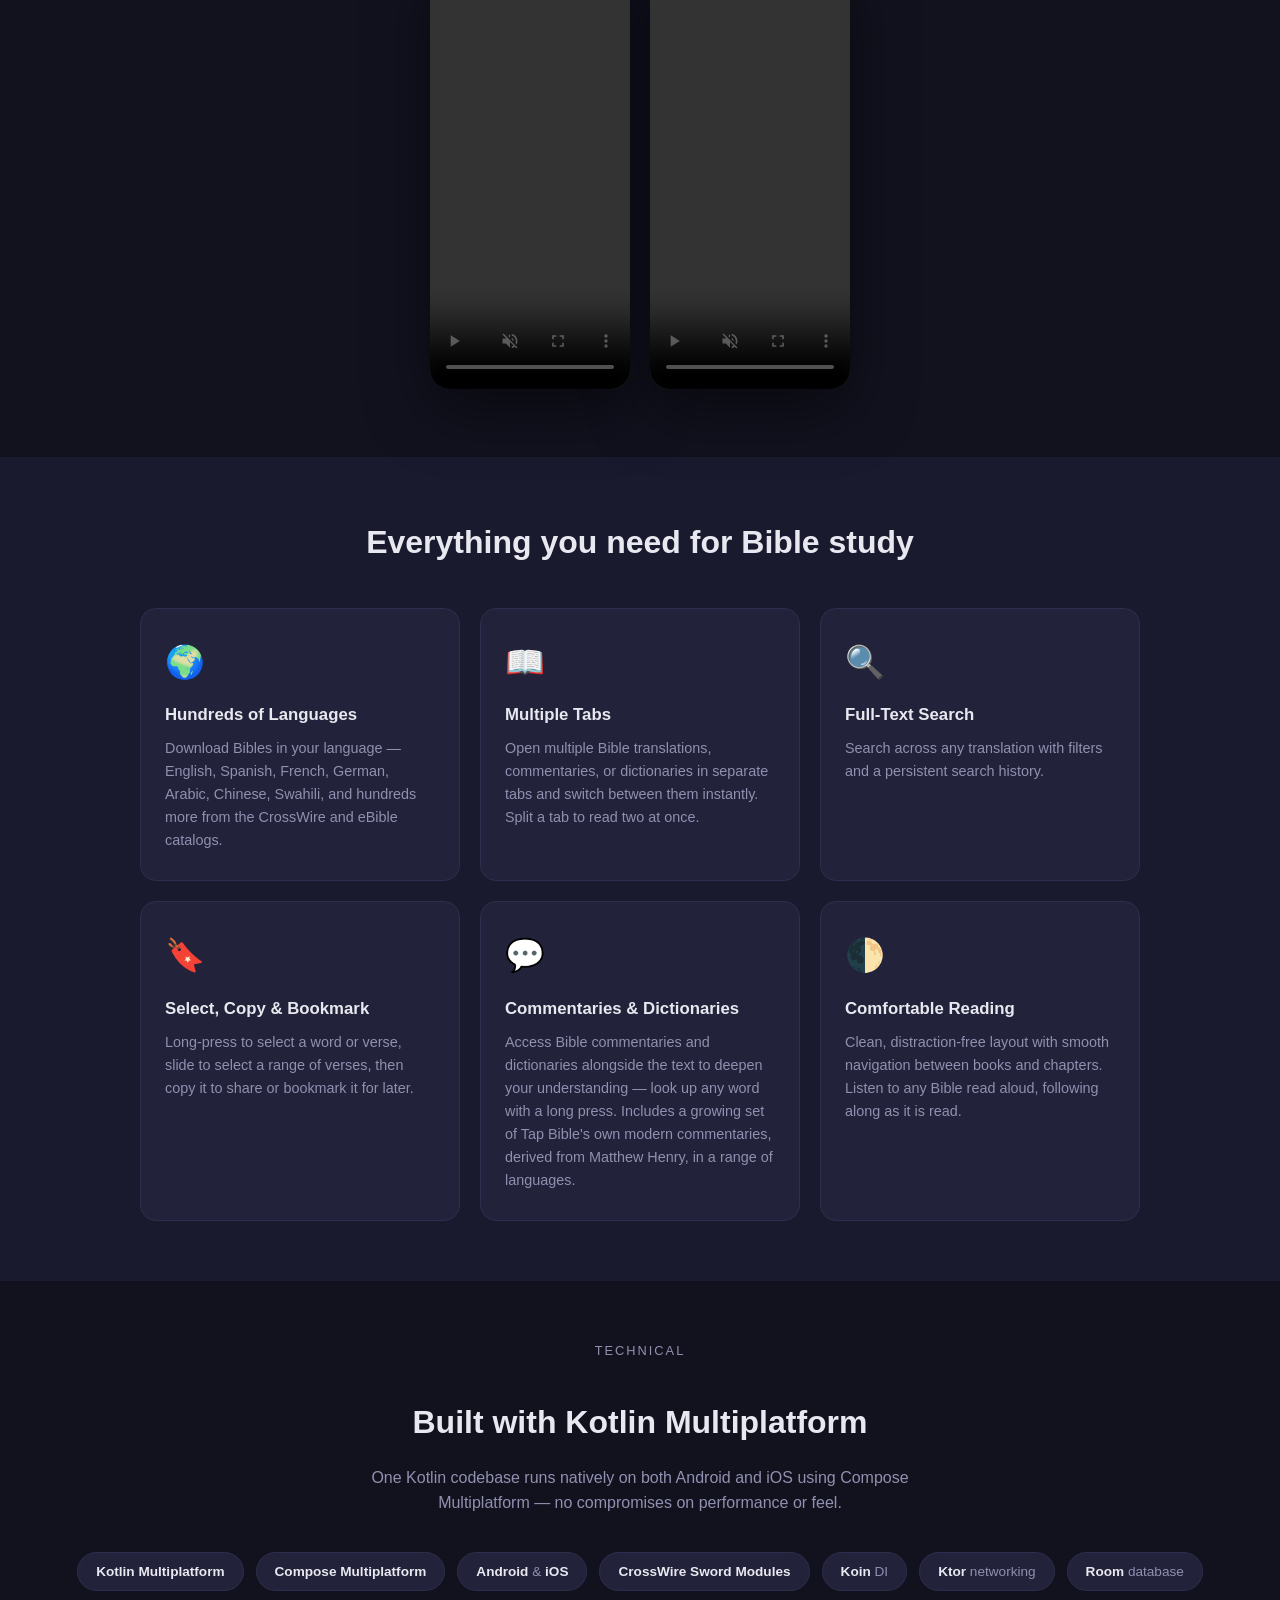
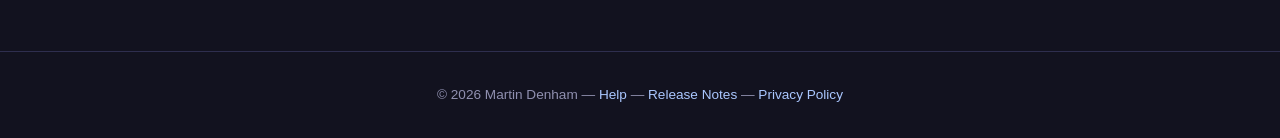
==== commit 423dffa1: "Use a consistent, content-width top bar on all pages Co-Authored-By: Claude Opus 5.5 <noreply@anthro" ====
--- a/index.html
+++ b/index.html
@@ -114,16 +114,21 @@
 
     /* ── NAV ── */
     .site-nav {
-      display: flex;
-      align-items: center;
-      justify-content: space-between;
-      padding: 12px 28px;
       background: rgba(18, 18, 31, 0.9);
       backdrop-filter: blur(8px);
       position: sticky;
       top: 0;
       z-index: 10;
       border-bottom: 1px solid #2e2e4e;
+    }
+
+    .site-nav .nav-inner {
+      display: flex;
+      align-items: center;
+      justify-content: space-between;
+      max-width: 1100px;
+      margin: 0 auto;
+      padding: 12px 24px;
     }
 
     .site-nav .nav-brand {
@@ -157,9 +162,16 @@
       transition: color 0.15s, border-color 0.15s;
     }
 
-    .site-nav .nav-links a:hover {
+    .site-nav .nav-links a:hover,
+    .site-nav .nav-links a[aria-current="page"] {
       color: var(--blue);
       border-color: rgba(170, 199, 255, 0.3);
+    }
+
+    @media (max-width: 480px) {
+      .site-nav .nav-inner { padding: 10px 16px; }
+      .site-nav .nav-links { gap: 4px; }
+      .site-nav .nav-links a { padding: 6px 10px; }
     }
 
     /* ── DEMO VIDEO ── */
@@ -349,13 +361,15 @@
 
 <!-- NAV -->
 <nav class="site-nav">
-  <a class="nav-brand" href="index.html">
-    <img src="app-icon.svg" alt="Tap Bible icon" />
-    Tap Bible
-  </a>
-  <div class="nav-links">
-    <a href="help.html">Help</a>
-    <a href="release-notes.html">Release Notes</a>
+  <div class="nav-inner">
+    <a class="nav-brand" href="index.html">
+      <img src="app-icon.svg" alt="Tap Bible icon" />
+      Tap Bible
+    </a>
+    <div class="nav-links">
+      <a href="help.html">Help</a>
+      <a href="release-notes.html">Release Notes</a>
+    </div>
   </div>
 </nav>
 
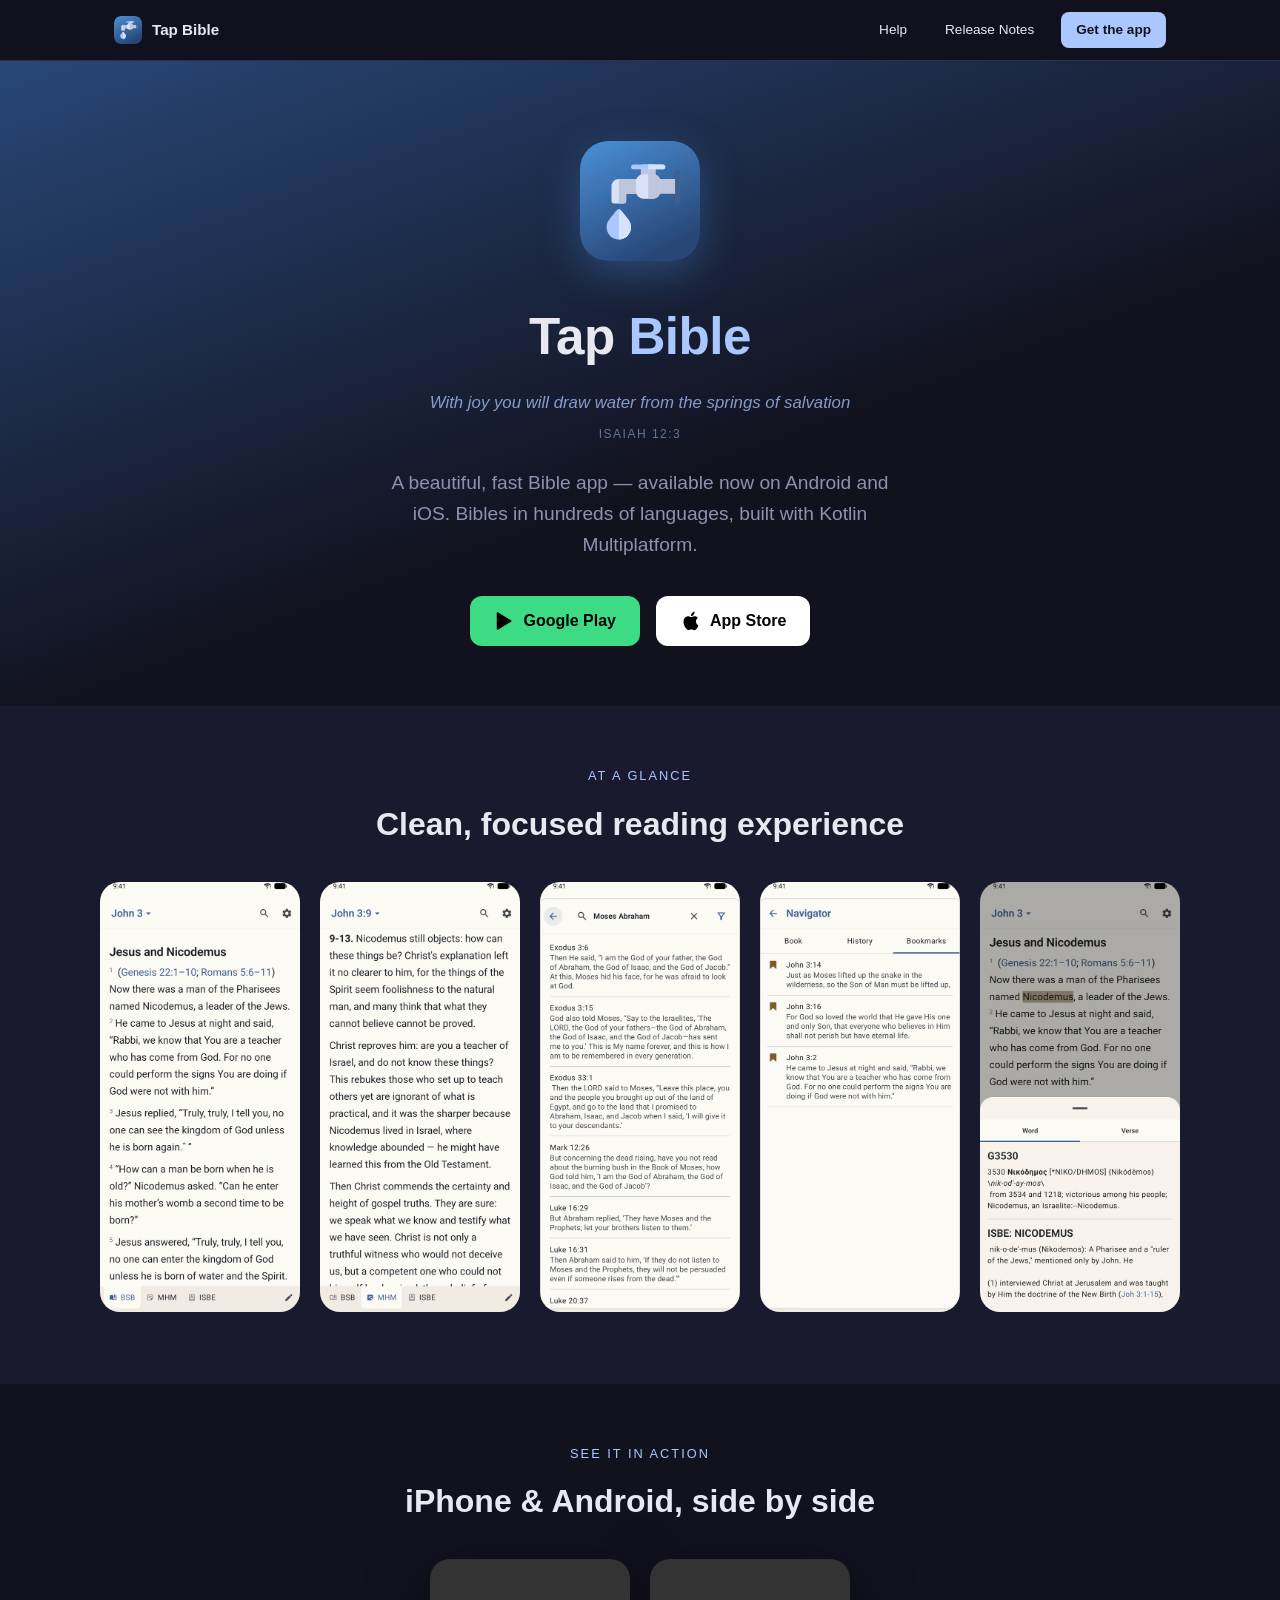
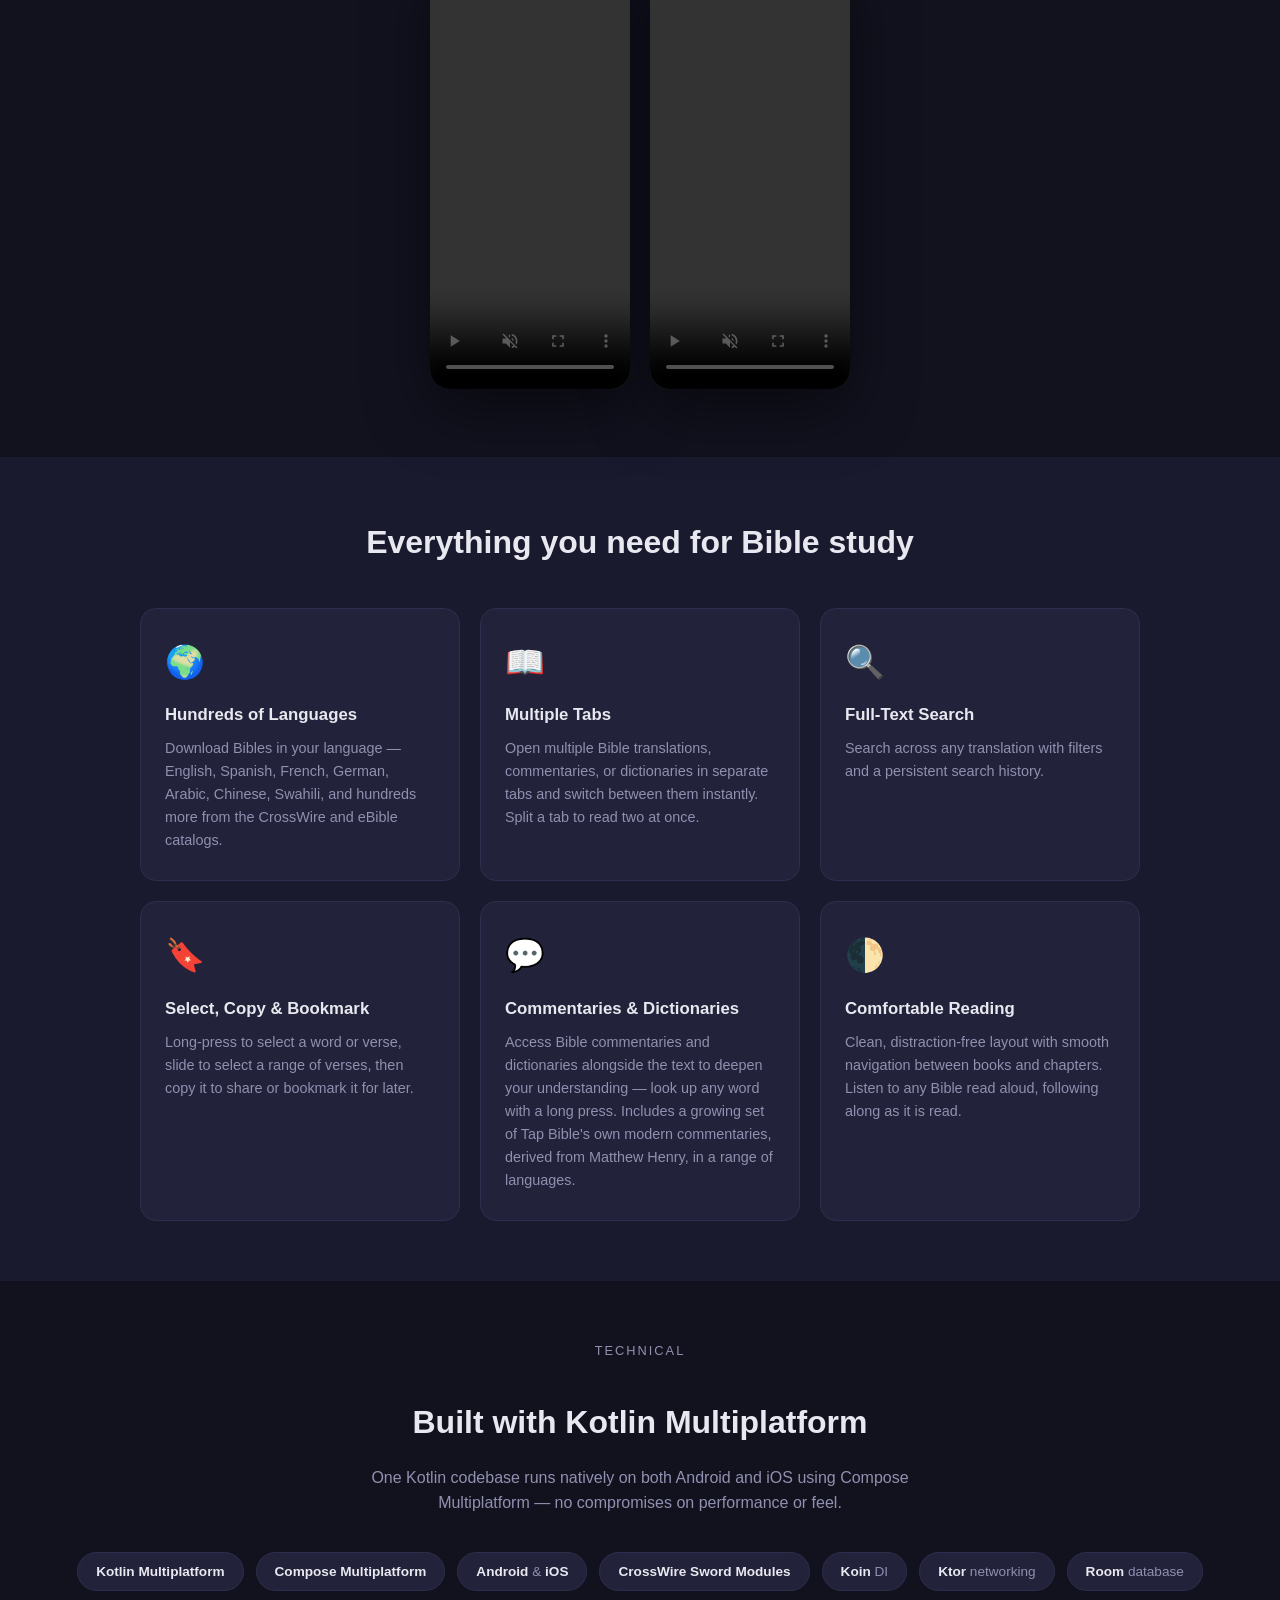
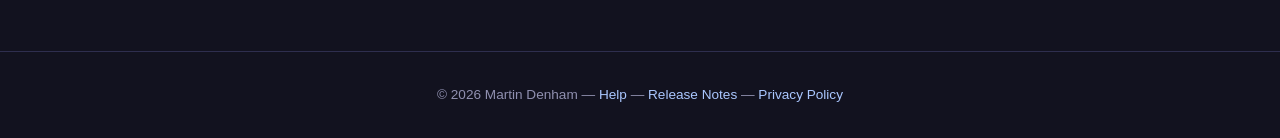
==== commit 0f659785: "Share site styles, add Get the app button, slimmer sub-page headers and help sidebar - Move common C" ====
--- a/index.html
+++ b/index.html
@@ -5,26 +5,8 @@
   <meta name="viewport" content="width=device-width, initial-scale=1.0" />
   <title>Tap Bible — Bible App for Android & iOS</title>
   <link rel="icon" href="app-icon.svg" type="image/svg+xml" />
+  <link rel="stylesheet" href="styles.css" />
   <style>
-    *, *::before, *::after { box-sizing: border-box; margin: 0; padding: 0; }
-
-    :root {
-      --blue:   #AAC7FF;
-      --dark:   #1a1a2e;
-      --darker: #12121f;
-      --card:   #22223a;
-      --text:   #e8e8f0;
-      --muted:  #9090b0;
-      --radius: 16px;
-    }
-
-    body {
-      font-family: -apple-system, BlinkMacSystemFont, "Segoe UI", Roboto, sans-serif;
-      background: var(--darker);
-      color: var(--text);
-      line-height: 1.6;
-    }
-
     /* ── COMING SOON BANNER ── */
     .coming-soon-banner {
       background: rgba(170, 199, 255, 0.1);
@@ -110,68 +92,6 @@
       letter-spacing: 1.5px;
       text-transform: uppercase;
       opacity: 0.7;
-    }
-
-    /* ── NAV ── */
-    .site-nav {
-      background: rgba(18, 18, 31, 0.9);
-      backdrop-filter: blur(8px);
-      position: sticky;
-      top: 0;
-      z-index: 10;
-      border-bottom: 1px solid #2e2e4e;
-    }
-
-    .site-nav .nav-inner {
-      display: flex;
-      align-items: center;
-      justify-content: space-between;
-      max-width: 1100px;
-      margin: 0 auto;
-      padding: 12px 24px;
-    }
-
-    .site-nav .nav-brand {
-      display: flex;
-      align-items: center;
-      gap: 10px;
-      text-decoration: none;
-      color: var(--text);
-      font-weight: 600;
-      font-size: 0.95rem;
-    }
-
-    .site-nav .nav-brand img {
-      width: 28px;
-      height: 28px;
-      border-radius: 7px;
-    }
-
-    .site-nav .nav-links {
-      display: flex;
-      gap: 8px;
-    }
-
-    .site-nav .nav-links a {
-      font-size: 0.85rem;
-      color: var(--text);
-      text-decoration: none;
-      padding: 6px 14px;
-      border-radius: 8px;
-      border: 1px solid transparent;
-      transition: color 0.15s, border-color 0.15s;
-    }
-
-    .site-nav .nav-links a:hover,
-    .site-nav .nav-links a[aria-current="page"] {
-      color: var(--blue);
-      border-color: rgba(170, 199, 255, 0.3);
-    }
-
-    @media (max-width: 480px) {
-      .site-nav .nav-inner { padding: 10px 16px; }
-      .site-nav .nav-links { gap: 4px; }
-      .site-nav .nav-links a { padding: 6px 10px; }
     }
 
     /* ── DEMO VIDEO ── */
@@ -343,18 +263,6 @@
     }
 
     .chip strong { color: var(--text); }
-
-    /* ── FOOTER ── */
-    footer {
-      padding: 32px 24px;
-      text-align: center;
-      font-size: 0.85rem;
-      color: var(--muted);
-      border-top: 1px solid #2e2e4e;
-    }
-
-    footer a { color: var(--blue); text-decoration: none; }
-    footer a:hover { text-decoration: underline; }
   </style>
 </head>
 <body>
@@ -364,11 +272,12 @@
   <div class="nav-inner">
     <a class="nav-brand" href="index.html">
       <img src="app-icon.svg" alt="Tap Bible icon" />
-      Tap Bible
+      <span>Tap Bible</span>
     </a>
     <div class="nav-links">
       <a href="help.html">Help</a>
       <a href="release-notes.html">Release Notes</a>
+      <a class="nav-cta" href="index.html#download">Get the app</a>
     </div>
   </div>
 </nav>
@@ -382,7 +291,7 @@
     <cite>Isaiah 12:3</cite>
   </p>
   <p class="tagline">A beautiful, fast Bible app — available now on Android and iOS. Bibles in hundreds of languages, built with Kotlin Multiplatform.</p>
-  <div class="badges">
+  <div class="badges" id="download">
     <a class="badge badge-android" href="https://play.google.com/store/apps/details?id=app.tap.bible" target="_blank" rel="noopener">
       <svg viewBox="0 0 24 24" fill="currentColor"><path d="M3 20.5v-17c0-.83.94-1.3 1.6-.8l14 8.5c.6.36.6 1.24 0 1.6l-14 8.5c-.66.5-1.6.03-1.6-.8z"/></svg>
       Google Play
--- a/styles.css
+++ b/styles.css
@@ -0,0 +1,133 @@
+/* Shared styles for all Tap Bible pages */
+
+*, *::before, *::after { box-sizing: border-box; margin: 0; padding: 0; }
+
+:root {
+  --blue:   #AAC7FF;
+  --dark:   #1a1a2e;
+  --darker: #12121f;
+  --card:   #22223a;
+  --text:   #e8e8f0;
+  --muted:  #9090b0;
+  --radius: 16px;
+  --nav-height: 57px;
+}
+
+body {
+  font-family: -apple-system, BlinkMacSystemFont, "Segoe UI", Roboto, sans-serif;
+  background: var(--darker);
+  color: var(--text);
+  line-height: 1.6;
+}
+
+/* Keep anchor targets clear of the sticky nav */
+[id] { scroll-margin-top: calc(var(--nav-height) + 16px); }
+
+/* ── NAV ── */
+.site-nav {
+  background: rgba(18, 18, 31, 0.9);
+  backdrop-filter: blur(8px);
+  position: sticky;
+  top: 0;
+  z-index: 10;
+  border-bottom: 1px solid #2e2e4e;
+}
+
+.site-nav .nav-inner {
+  display: flex;
+  align-items: center;
+  justify-content: space-between;
+  max-width: 1100px;
+  margin: 0 auto;
+  padding: 12px 24px;
+}
+
+.site-nav .nav-brand {
+  display: flex;
+  align-items: center;
+  gap: 10px;
+  text-decoration: none;
+  color: var(--text);
+  font-weight: 600;
+  font-size: 0.95rem;
+}
+
+.site-nav .nav-brand img {
+  width: 28px;
+  height: 28px;
+  border-radius: 7px;
+}
+
+.site-nav .nav-links {
+  display: flex;
+  align-items: center;
+  gap: 8px;
+}
+
+.site-nav .nav-links a {
+  font-size: 0.85rem;
+  color: var(--text);
+  text-decoration: none;
+  padding: 6px 14px;
+  border-radius: 8px;
+  border: 1px solid transparent;
+  transition: color 0.15s, border-color 0.15s, opacity 0.15s;
+}
+
+.site-nav .nav-links a:hover,
+.site-nav .nav-links a[aria-current="page"] {
+  color: var(--blue);
+  border-color: rgba(170, 199, 255, 0.3);
+}
+
+.site-nav .nav-links a.nav-cta {
+  background: var(--blue);
+  color: var(--darker);
+  font-weight: 600;
+  margin-left: 4px;
+}
+
+.site-nav .nav-links a.nav-cta:hover {
+  color: var(--darker);
+  border-color: transparent;
+  opacity: 0.85;
+}
+
+@media (max-width: 480px) {
+  .site-nav .nav-inner { padding: 10px 16px; }
+  .site-nav .nav-brand span { display: none; }
+  .site-nav .nav-links { gap: 2px; }
+  .site-nav .nav-links a { padding: 6px 10px; }
+}
+
+/* ── PAGE HEADER (sub-pages) ── */
+.page-header {
+  background: linear-gradient(160deg, #284777 0%, var(--darker) 60%);
+  padding: 40px 24px 32px;
+  text-align: center;
+}
+
+.page-header h1 {
+  font-size: clamp(1.6rem, 4vw, 2.2rem);
+  font-weight: 700;
+}
+
+.page-header h1 span { color: var(--blue); }
+
+.page-header p.subtitle {
+  color: var(--muted);
+  margin-top: 6px;
+  font-size: 0.95rem;
+}
+
+/* ── FOOTER ── */
+footer {
+  padding: 32px 24px;
+  text-align: center;
+  font-size: 0.85rem;
+  color: var(--muted);
+  border-top: 1px solid #2e2e4e;
+}
+
+footer a { color: var(--blue); text-decoration: none; }
+footer a:hover { text-decoration: underline; }
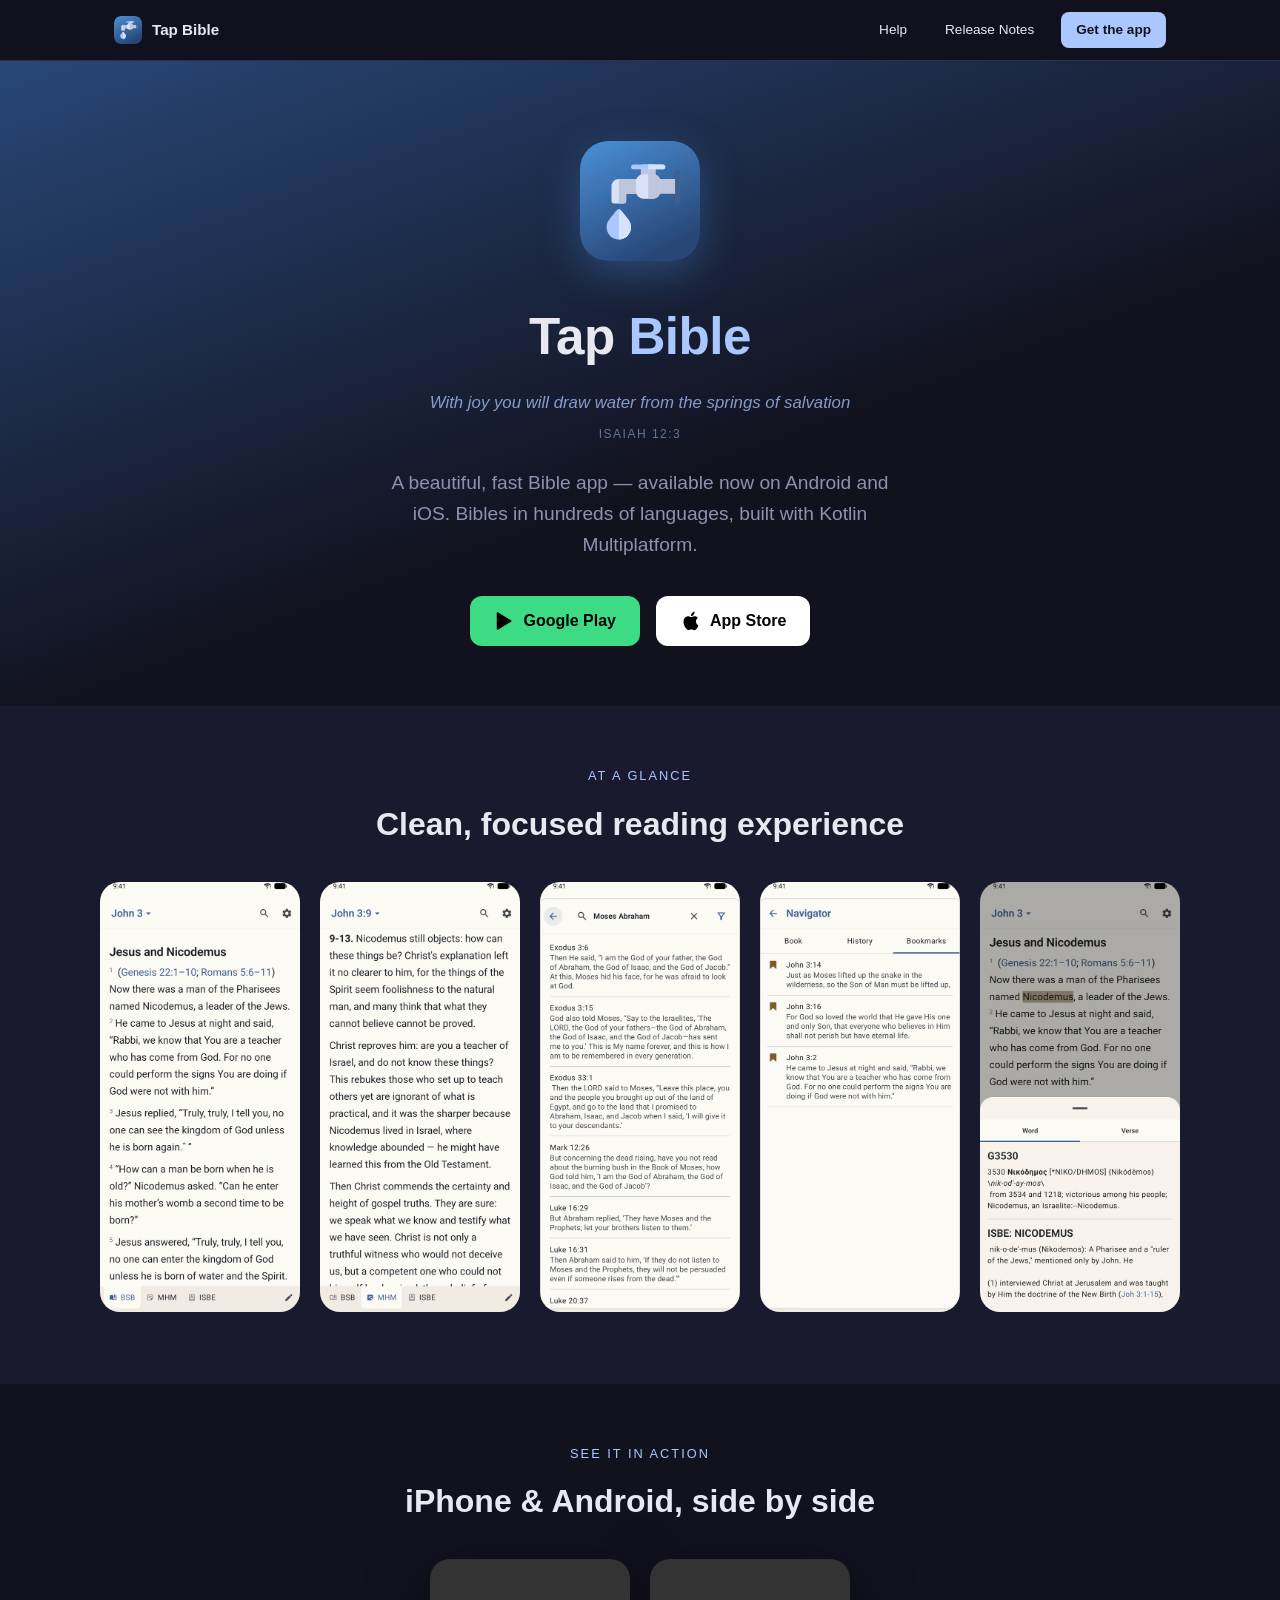
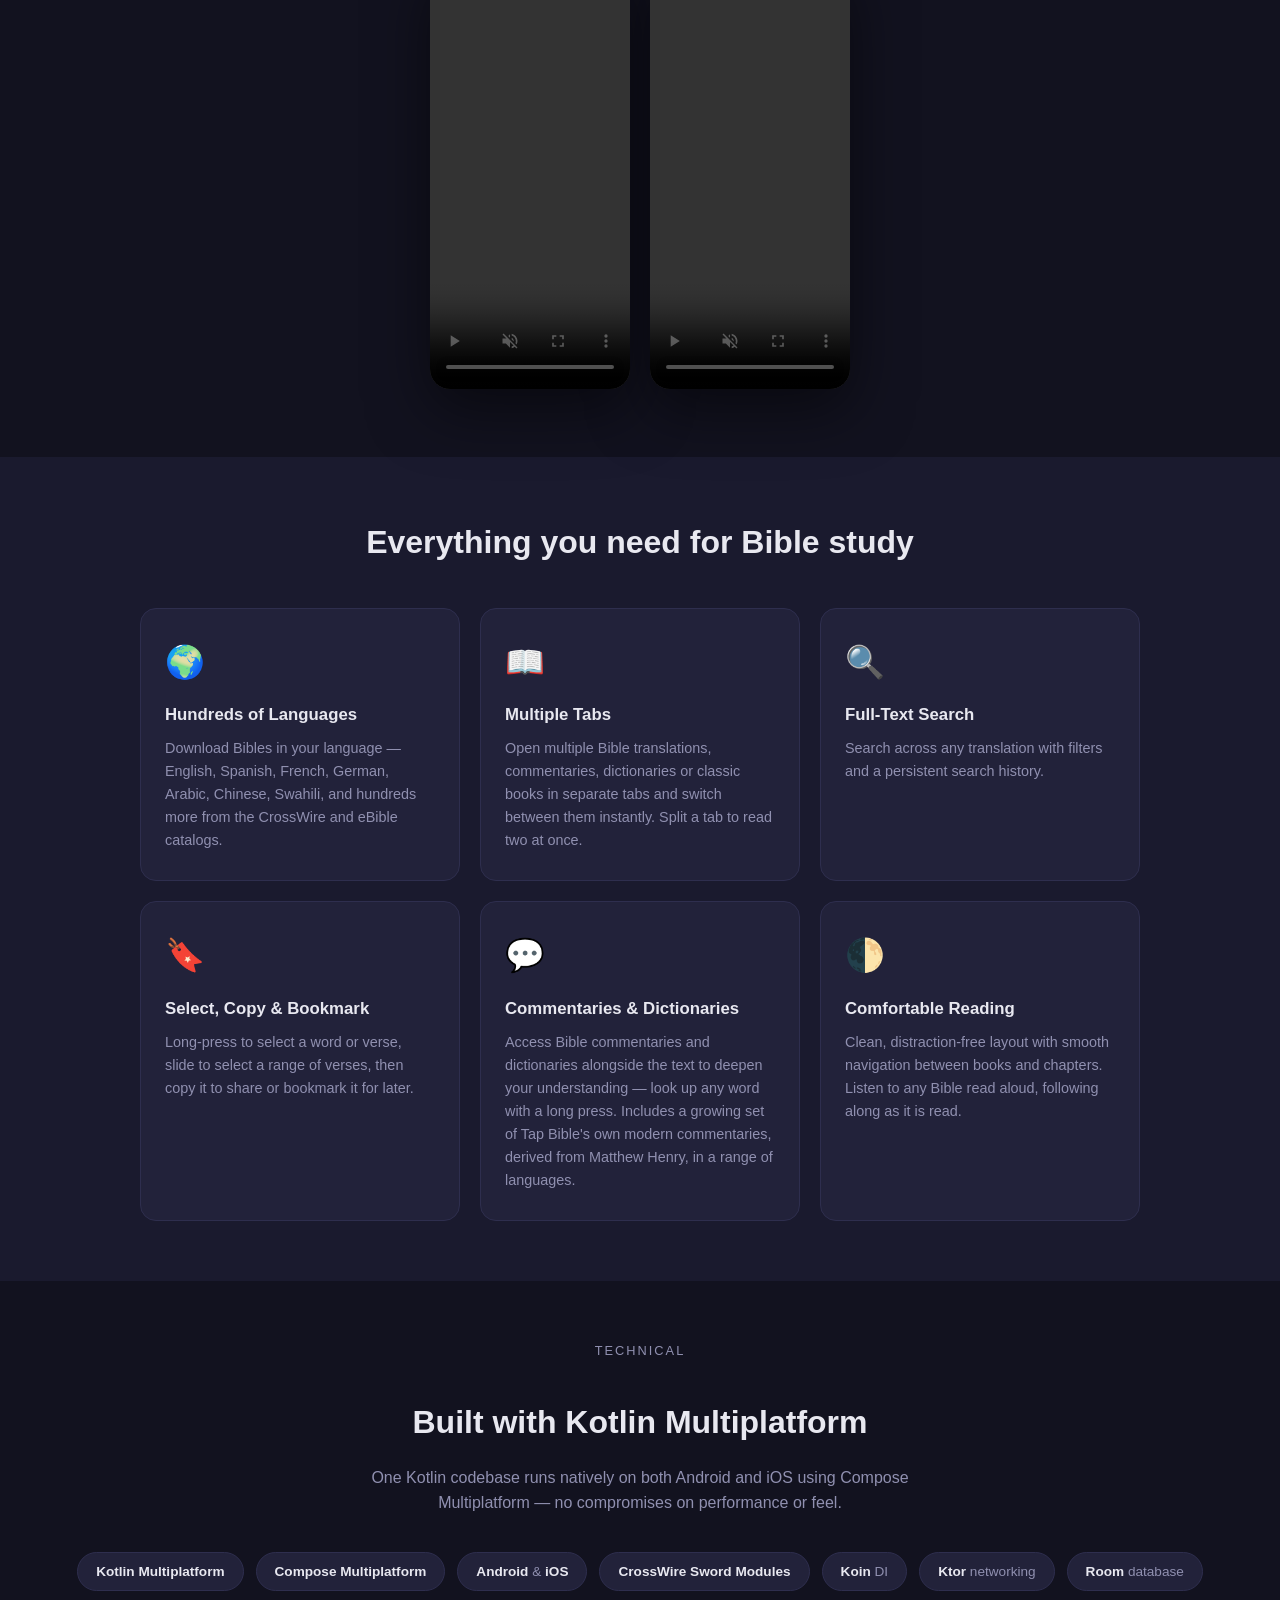
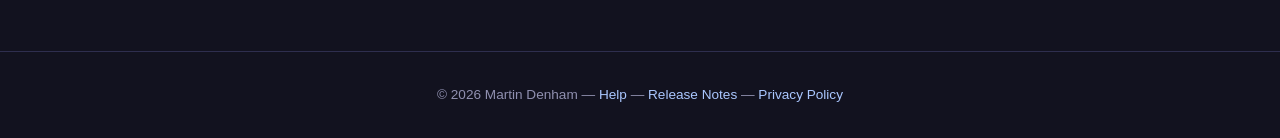
==== commit 3cd33abc: "Mention classic books on the home page" ====
--- a/index.html
+++ b/index.html
@@ -346,7 +346,7 @@
     <div class="feature-card">
       <div class="feature-icon">📖</div>
       <h3>Multiple Tabs</h3>
-      <p>Open multiple Bible translations, commentaries, or dictionaries in separate tabs and switch between them instantly. Split a tab to read two at once.</p>
+      <p>Open multiple Bible translations, commentaries, dictionaries or classic books in separate tabs and switch between them instantly. Split a tab to read two at once.</p>
     </div>
     <div class="feature-card">
       <div class="feature-icon">🔍</div>
